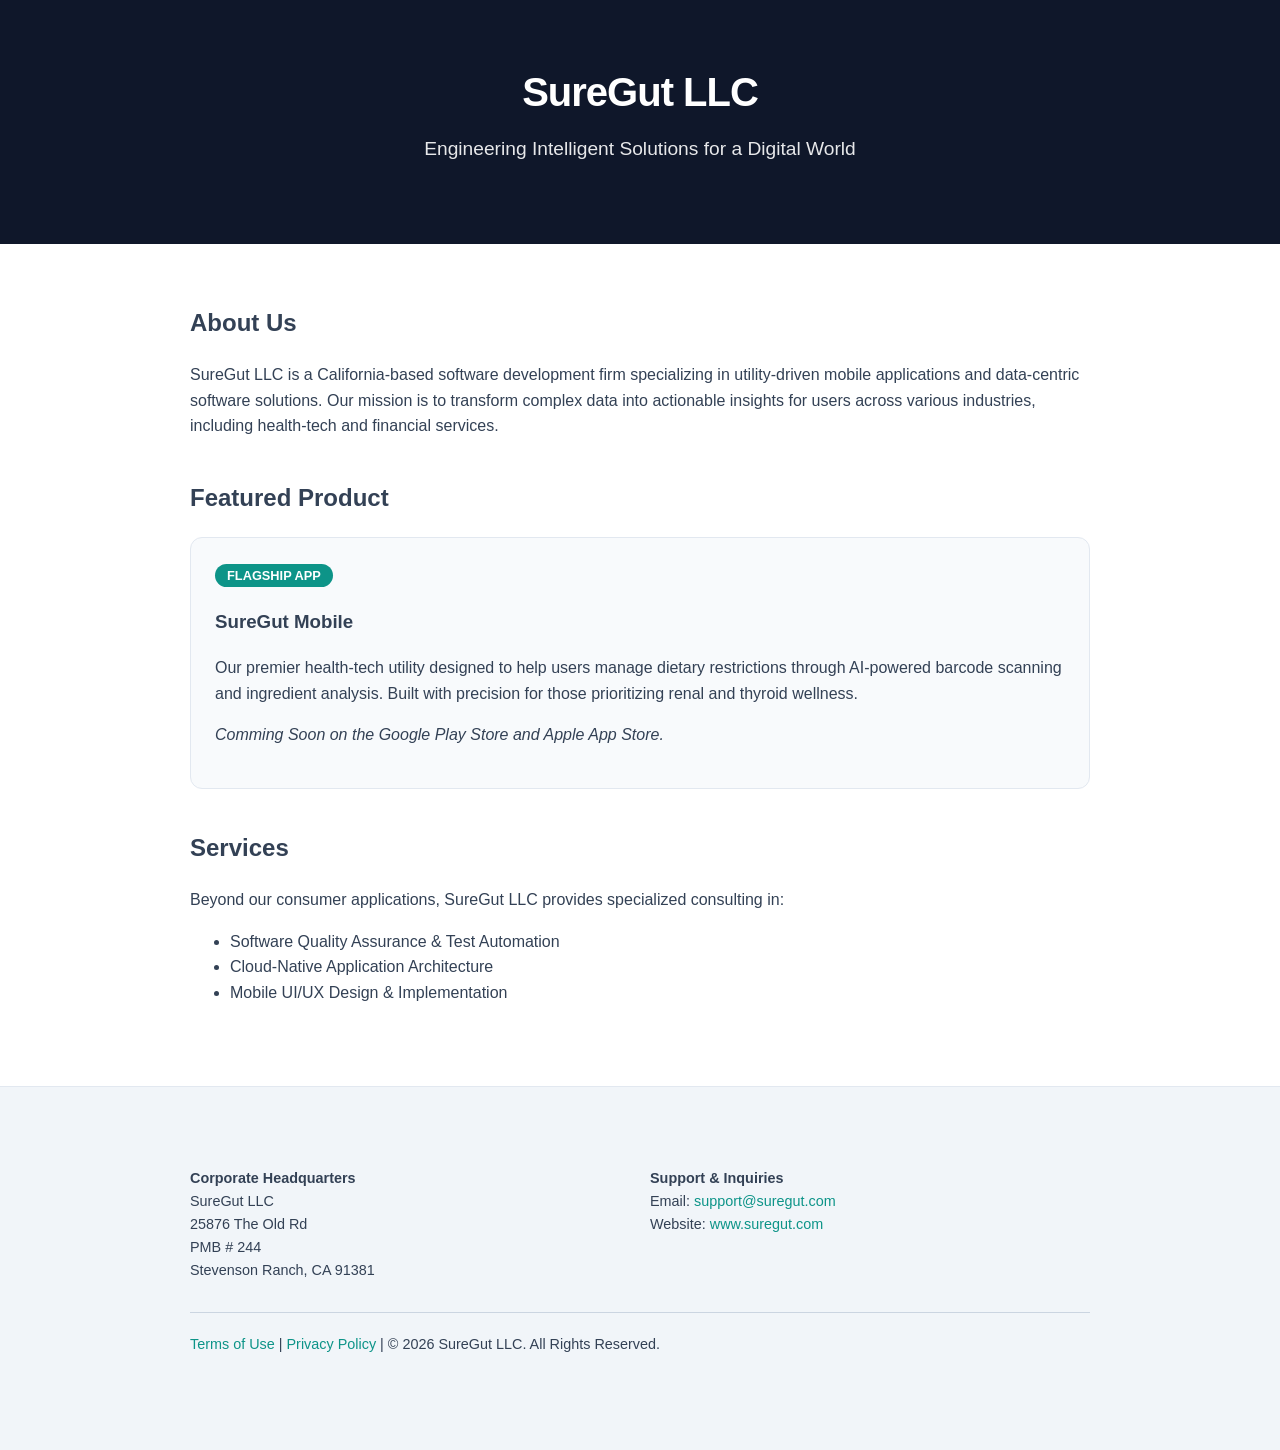
==== index.html @ fa9ac69f "Update index.html" ====
<!DOCTYPE html>
<html lang="en">
<head>
    <meta charset="UTF-8">
    <meta name="viewport" content="width=device-width, initial-scale=1.0">
    <title>SureGut LLC | Innovative Software Solutions</title>
    <style>
        :root { --primary: #0f172a; --accent: #0d9488; --text: #334155; }
        body { font-family: -apple-system, BlinkMacSystemFont, "Segoe UI", Roboto, sans-serif; line-height: 1.6; color: var(--text); margin: 0; padding: 0; }
        header { background: var(--primary); color: white; padding: 60px 20px; text-align: center; }
        .container { max-width: 900px; margin: 0 auto; padding: 40px 20px; }
        h1 { margin: 0; font-size: 2.5rem; letter-spacing: -1px; }
        .tagline { font-size: 1.2rem; opacity: 0.9; margin-top: 10px; }
        .section { margin-bottom: 40px; }
        .card { border: 1px solid #e2e8f0; border-radius: 12px; padding: 24px; background: #f8fafc; }
        .badge { background: var(--accent); color: white; padding: 4px 12px; border-radius: 99px; font-size: 0.8rem; font-weight: bold; text-transform: uppercase; }
        footer { background: #f1f5f9; padding: 40px 20px; border-top: 1px solid #e2e8f0; font-size: 0.9rem; }
        .contact-info { display: grid; grid-template-columns: 1fr 1fr; gap: 20px; }
        a { color: var(--accent); text-decoration: none; }
        @media (max-width: 600px) { .contact-info { grid-template-columns: 1fr; } }
    </style>
</head>
<body>

<header>
    <h1>SureGut LLC</h1>
    <p class="tagline">Engineering Intelligent Solutions for a Digital World</p>
</header>

<div class="container">
    <div class="section">
        <h2>About Us</h2>
        <p>SureGut LLC is a California-based software development firm specializing in utility-driven mobile applications and data-centric software solutions. Our mission is to transform complex data into actionable insights for users across various industries, including health-tech and financial services.</p>
    </div>

    <div class="section">
        <h2>Featured Product</h2>
        <div class="card">
            <span class="badge">Flagship App</span>
            <h3>SureGut Mobile</h3>
            <p>Our premier health-tech utility designed to help users manage dietary restrictions through AI-powered barcode scanning and ingredient analysis. Built with precision for those prioritizing renal and thyroid wellness.</p>
            <p><em>Comming Soon on the Google Play Store and Apple App Store.</em></p>
        </div>
    </div>

    <div class="section">
        <h2>Services</h2>
        <p>Beyond our consumer applications, SureGut LLC provides specialized consulting in:</p>
        <ul>
            <li>Software Quality Assurance & Test Automation</li>
            <li>Cloud-Native Application Architecture</li>
            <li>Mobile UI/UX Design & Implementation</li>
        </ul>
    </div>
</div>

<footer>
    <div class="container">
        <div class="contact-info">
            <div>
                <strong>Corporate Headquarters</strong><br>
                SureGut LLC<br>
                25876 The Old Rd<br>
                PMB # 244<br>
                Stevenson Ranch, CA 91381
            </div>
            <div>
                <strong>Support & Inquiries</strong><br>
                Email: <a href="mailto:support@suregut.com">support@suregut.com</a><br>
                Website: <a href="https://suregut.com">www.suregut.com</a>
            </div>
        </div>
        <p style="margin-top: 30px; border-top: 1px solid #cbd5e1; padding-top: 20px;">
            <a href="terms">Terms of Use</a> | <a href="privacy.html">Privacy Policy</a> | &copy; 2026 SureGut LLC. All Rights Reserved.
        </p>
    </div>
</footer>

</body>
</html>
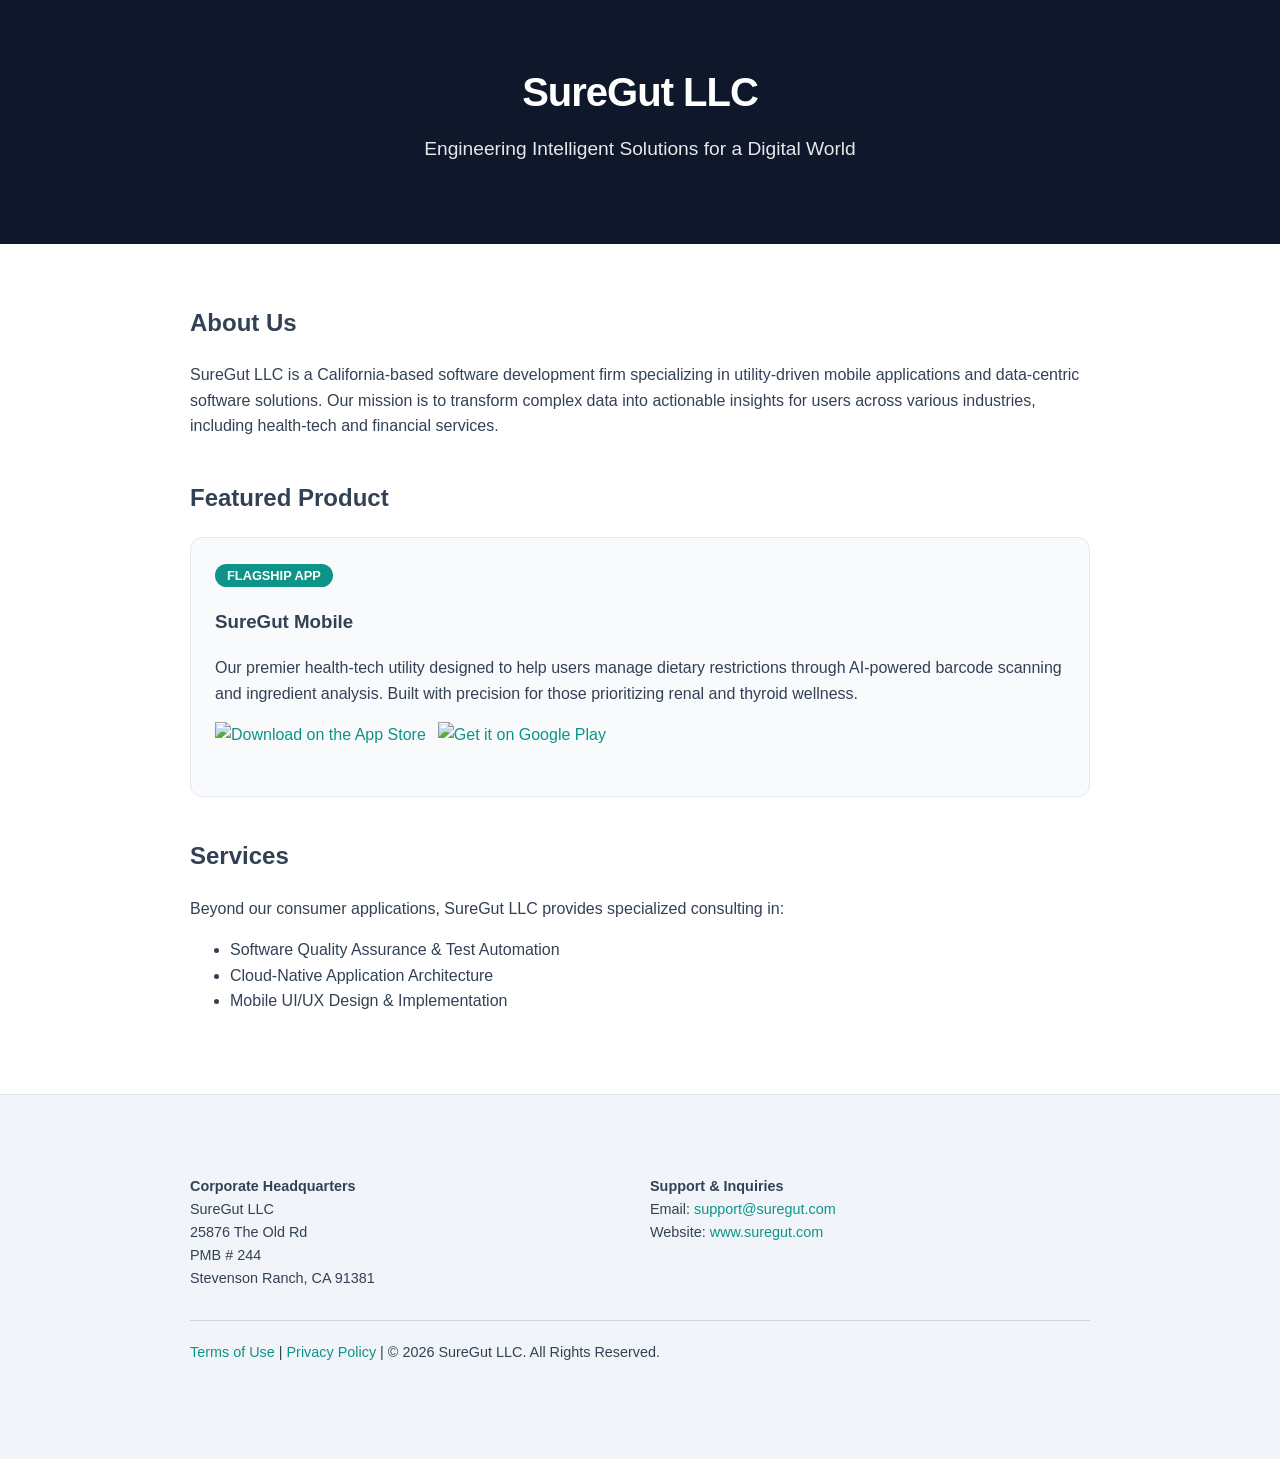
==== commit 8a3fdd5a: "Update index to include app links.html" ====
--- a/index.html
+++ b/index.html
@@ -17,32 +17,39 @@
         footer { background: #f1f5f9; padding: 40px 20px; border-top: 1px solid #e2e8f0; font-size: 0.9rem; }
         .contact-info { display: grid; grid-template-columns: 1fr 1fr; gap: 20px; }
         a { color: var(--accent); text-decoration: none; }
+        .store-badges { display: flex; flex-wrap: wrap; gap: 12px; margin-top: 16px; align-items: center; }
+        .store-badges a { display: inline-block; transition: opacity 0.2s; }
+        .store-badges a:hover { opacity: 0.8; }
+        .store-badges img { height: 50px; width: auto; display: block; }
         @media (max-width: 600px) { .contact-info { grid-template-columns: 1fr; } }
     </style>
 </head>
 <body>
-
 <header>
     <h1>SureGut LLC</h1>
     <p class="tagline">Engineering Intelligent Solutions for a Digital World</p>
 </header>
-
 <div class="container">
     <div class="section">
         <h2>About Us</h2>
         <p>SureGut LLC is a California-based software development firm specializing in utility-driven mobile applications and data-centric software solutions. Our mission is to transform complex data into actionable insights for users across various industries, including health-tech and financial services.</p>
     </div>
-
     <div class="section">
         <h2>Featured Product</h2>
         <div class="card">
             <span class="badge">Flagship App</span>
             <h3>SureGut Mobile</h3>
             <p>Our premier health-tech utility designed to help users manage dietary restrictions through AI-powered barcode scanning and ingredient analysis. Built with precision for those prioritizing renal and thyroid wellness.</p>
-            <p><em>Comming Soon on the Google Play Store and Apple App Store.</em></p>
+            <div class="store-badges">
+                <a href="https://apps.apple.com/us/app/suregut/id6760095603" target="_blank" rel="noopener" aria-label="Download SureGut on the App Store">
+                    <img src="https://developer.apple.com/assets/elements/badges/download-on-the-app-store.svg" alt="Download on the App Store">
+                </a>
+                <a href="https://play.google.com/store/apps/details?id=com.suregutinc.suregut" target="_blank" rel="noopener" aria-label="Get SureGut on Google Play">
+                    <img src="https://play.google.com/intl/en_us/badges/static/images/badges/en_badge_web_generic.png" alt="Get it on Google Play">
+                </a>
+            </div>
         </div>
     </div>
-
     <div class="section">
         <h2>Services</h2>
         <p>Beyond our consumer applications, SureGut LLC provides specialized consulting in:</p>
@@ -53,7 +60,6 @@
         </ul>
     </div>
 </div>
-
 <footer>
     <div class="container">
         <div class="contact-info">
@@ -75,6 +81,5 @@
         </p>
     </div>
 </footer>
-
 </body>
 </html>
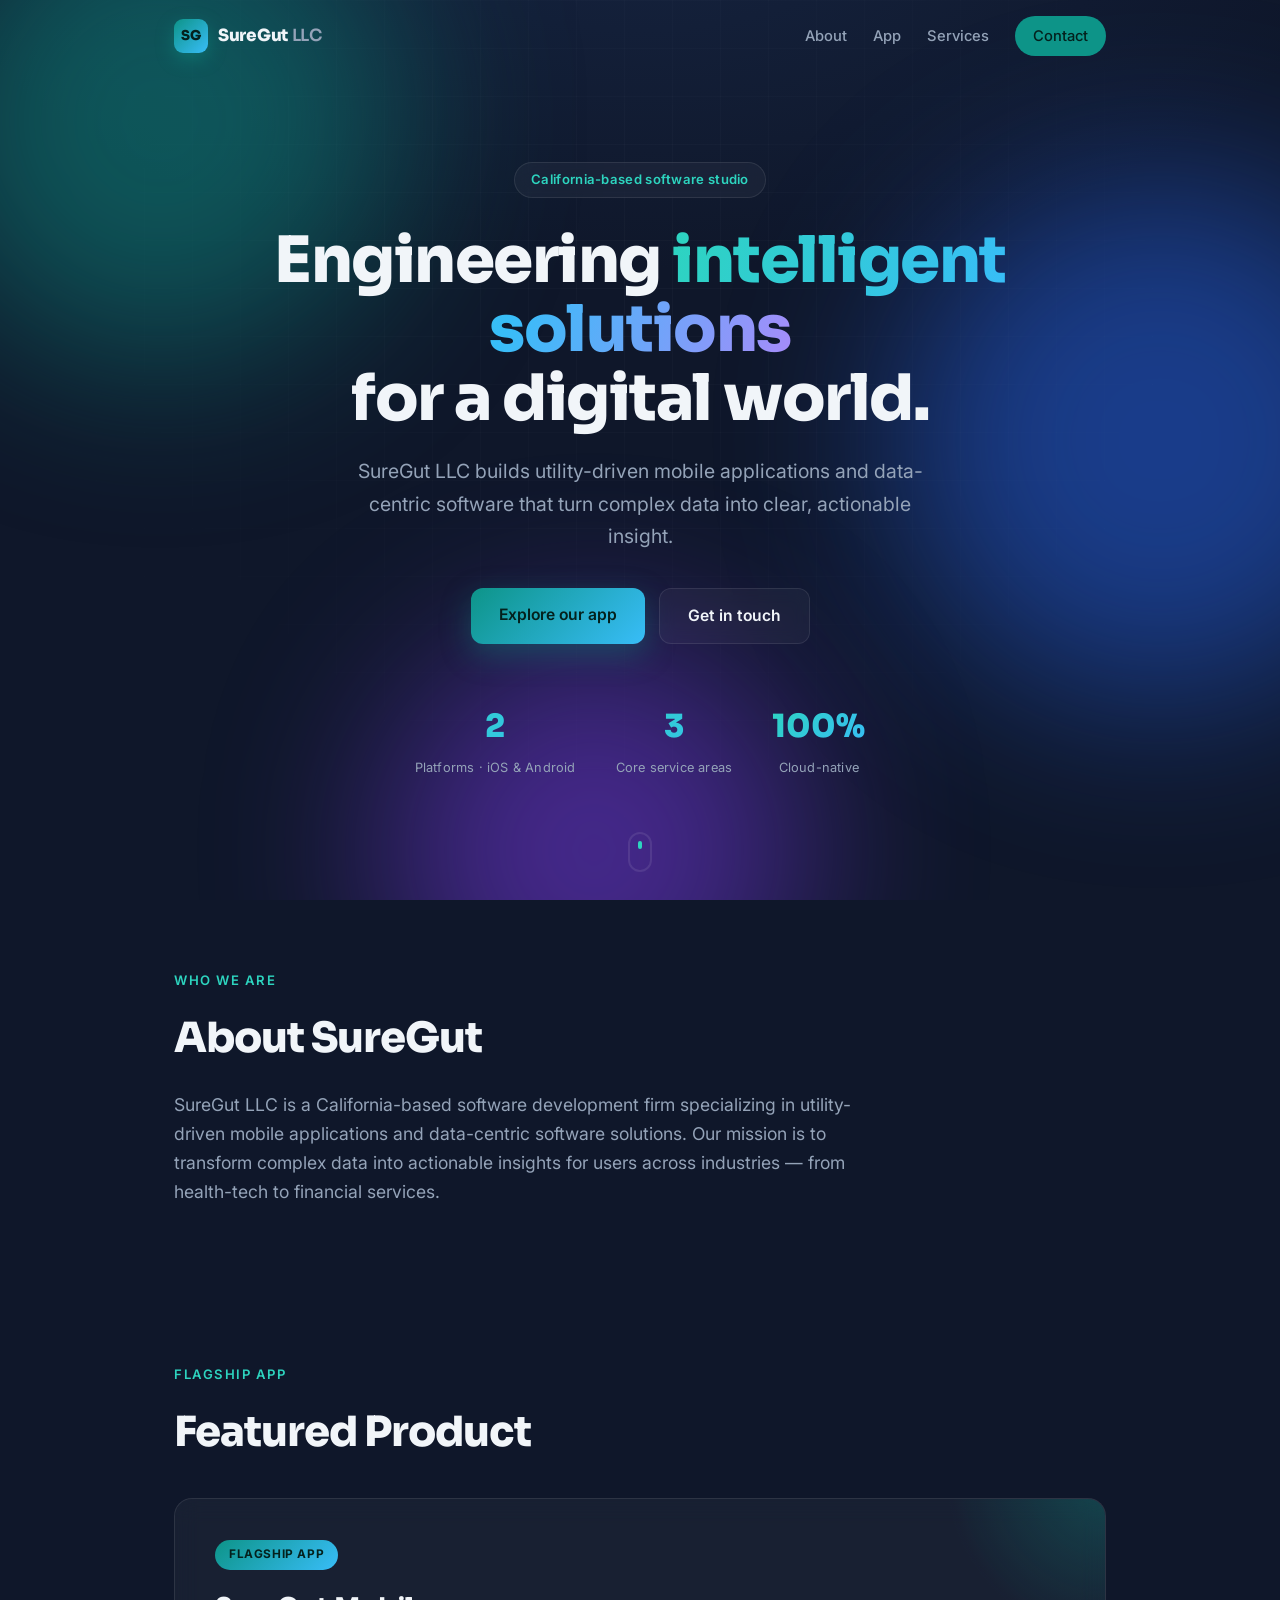
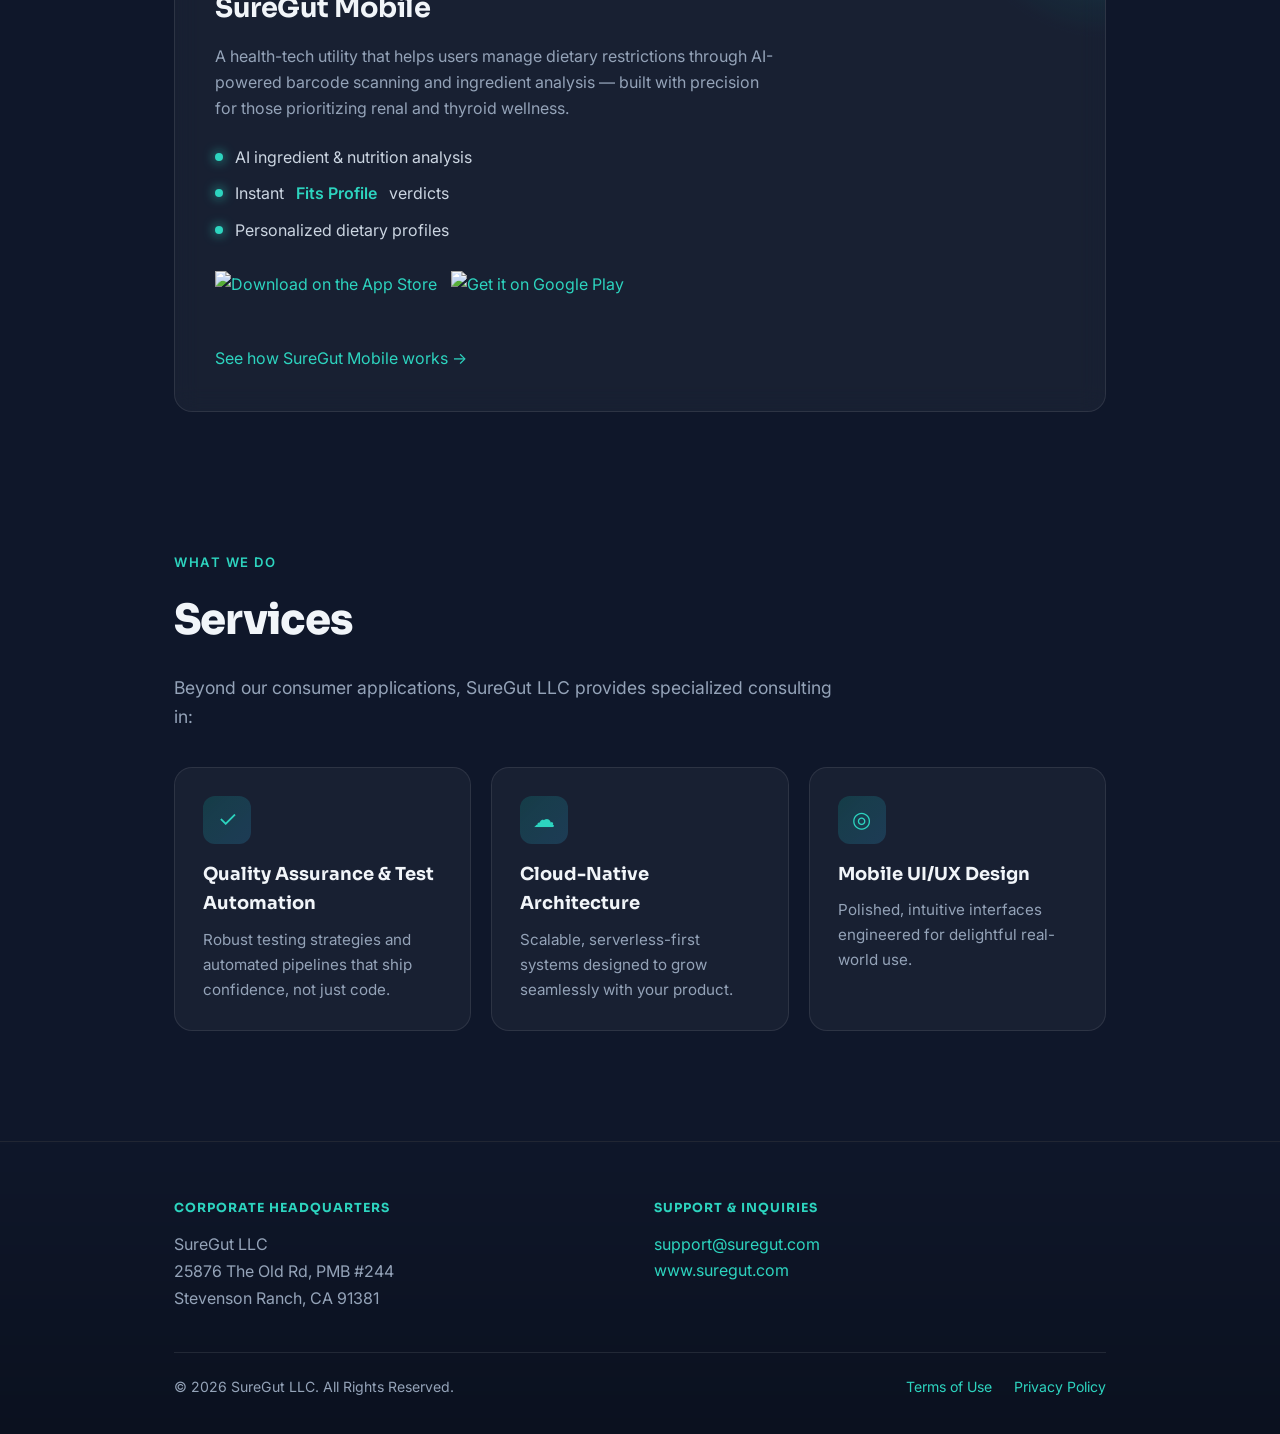
==== commit 3107546b: "Website changes by claude" ====
--- a/index.html
+++ b/index.html
@@ -4,82 +4,165 @@
     <meta charset="UTF-8">
     <meta name="viewport" content="width=device-width, initial-scale=1.0">
     <title>SureGut LLC | Innovative Software Solutions</title>
-    <style>
-        :root { --primary: #0f172a; --accent: #0d9488; --text: #334155; }
-        body { font-family: -apple-system, BlinkMacSystemFont, "Segoe UI", Roboto, sans-serif; line-height: 1.6; color: var(--text); margin: 0; padding: 0; }
-        header { background: var(--primary); color: white; padding: 60px 20px; text-align: center; }
-        .container { max-width: 900px; margin: 0 auto; padding: 40px 20px; }
-        h1 { margin: 0; font-size: 2.5rem; letter-spacing: -1px; }
-        .tagline { font-size: 1.2rem; opacity: 0.9; margin-top: 10px; }
-        .section { margin-bottom: 40px; }
-        .card { border: 1px solid #e2e8f0; border-radius: 12px; padding: 24px; background: #f8fafc; }
-        .badge { background: var(--accent); color: white; padding: 4px 12px; border-radius: 99px; font-size: 0.8rem; font-weight: bold; text-transform: uppercase; }
-        footer { background: #f1f5f9; padding: 40px 20px; border-top: 1px solid #e2e8f0; font-size: 0.9rem; }
-        .contact-info { display: grid; grid-template-columns: 1fr 1fr; gap: 20px; }
-        a { color: var(--accent); text-decoration: none; }
-        .store-badges { display: flex; flex-wrap: wrap; gap: 12px; margin-top: 16px; align-items: center; }
-        .store-badges a { display: inline-block; transition: opacity 0.2s; }
-        .store-badges a:hover { opacity: 0.8; }
-        .store-badges img { height: 50px; width: auto; display: block; }
-        @media (max-width: 600px) { .contact-info { grid-template-columns: 1fr; } }
-    </style>
+    <meta name="description" content="SureGut LLC is a California-based software firm building utility-driven mobile apps and data-centric solutions, including the SureGut food-label scanner.">
+    <meta name="theme-color" content="#0f172a">
+
+    <!-- Open Graph -->
+    <meta property="og:title" content="SureGut LLC | Innovative Software Solutions">
+    <meta property="og:description" content="Engineering intelligent solutions for a digital world.">
+    <meta property="og:type" content="website">
+    <meta property="og:url" content="https://www.suregut.com">
+
+    <link rel="preconnect" href="https://fonts.googleapis.com">
+    <link rel="preconnect" href="https://fonts.gstatic.com" crossorigin>
+    <link href="https://fonts.googleapis.com/css2?family=Sora:wght@400;600;700;800&family=Inter:wght@400;500;600&display=swap" rel="stylesheet">
+    <link rel="stylesheet" href="styles.css">
 </head>
 <body>
-<header>
-    <h1>SureGut LLC</h1>
-    <p class="tagline">Engineering Intelligent Solutions for a Digital World</p>
+<!-- Animated gradient backdrop -->
+<div class="bg-aurora" aria-hidden="true">
+    <span class="blob blob-1"></span>
+    <span class="blob blob-2"></span>
+    <span class="blob blob-3"></span>
+</div>
+
+<!-- Navigation -->
+<nav class="nav" id="nav">
+    <a href="#top" class="nav-brand">
+        <span class="nav-logo">SG</span>
+        <span>SureGut<span class="nav-llc">&nbsp;LLC</span></span>
+    </a>
+    <div class="nav-links">
+        <a href="#about">About</a>
+        <a href="app.html">App</a>
+        <a href="#services">Services</a>
+        <a href="#contact" class="nav-cta">Contact</a>
+    </div>
+</nav>
+
+<header class="hero" id="top">
+    <div class="hero-inner">
+        <span class="pill reveal" data-reveal>California-based software studio</span>
+        <h1 class="hero-title reveal" data-reveal>
+            Engineering <span class="grad-text">intelligent solutions</span><br>
+            for a digital world.
+        </h1>
+        <p class="hero-sub reveal" data-reveal>
+            SureGut LLC builds utility-driven mobile applications and data-centric
+            software that turn complex data into clear, actionable insight.
+        </p>
+        <div class="hero-actions reveal" data-reveal>
+            <a href="app.html" class="btn btn-primary">Explore our app</a>
+            <a href="#contact" class="btn btn-ghost">Get in touch</a>
+        </div>
+        <div class="hero-stats reveal" data-reveal>
+            <div class="stat"><span class="stat-num" data-count="2">0</span><span class="stat-label">Platforms · iOS &amp; Android</span></div>
+            <div class="stat"><span class="stat-num" data-count="3">0</span><span class="stat-label">Core service areas</span></div>
+            <div class="stat"><span class="stat-num" data-count="100" data-suffix="%">0</span><span class="stat-label">Cloud-native</span></div>
+        </div>
+    </div>
+    <div class="scroll-cue" aria-hidden="true"><span></span></div>
 </header>
-<div class="container">
-    <div class="section">
-        <h2>About Us</h2>
-        <p>SureGut LLC is a California-based software development firm specializing in utility-driven mobile applications and data-centric software solutions. Our mission is to transform complex data into actionable insights for users across various industries, including health-tech and financial services.</p>
-    </div>
-    <div class="section">
-        <h2>Featured Product</h2>
-        <div class="card">
+
+<main class="container">
+    <!-- About -->
+    <section class="section" id="about">
+        <span class="eyebrow reveal" data-reveal>Who we are</span>
+        <h2 class="section-title reveal" data-reveal>About SureGut</h2>
+        <p class="section-lead reveal" data-reveal>
+            SureGut LLC is a California-based software development firm specializing in
+            utility-driven mobile applications and data-centric software solutions. Our
+            mission is to transform complex data into actionable insights for users across
+            industries — from health-tech to financial services.
+        </p>
+    </section>
+
+    <!-- Featured product -->
+    <section class="section" id="product">
+        <span class="eyebrow reveal" data-reveal>Flagship app</span>
+        <h2 class="section-title reveal" data-reveal>Featured Product</h2>
+        <article class="product-card reveal" data-reveal>
+            <div class="product-glow" aria-hidden="true"></div>
             <span class="badge">Flagship App</span>
-            <h3>SureGut Mobile</h3>
-            <p>Our premier health-tech utility designed to help users manage dietary restrictions through AI-powered barcode scanning and ingredient analysis. Built with precision for those prioritizing renal and thyroid wellness.</p>
+            <h3 class="product-name">SureGut Mobile</h3>
+            <p class="product-desc">
+                A health-tech utility that helps users manage dietary restrictions through
+                AI-powered barcode scanning and ingredient analysis — built with precision
+                for those prioritizing renal and thyroid wellness.
+            </p>
+            <ul class="feature-list">
+                <li><span class="dot"></span>AI ingredient &amp; nutrition analysis</li>
+                <li><span class="dot"></span>Instant <em>Fits Profile</em> verdicts</li>
+                <li><span class="dot"></span>Personalized dietary profiles</li>
+            </ul>
             <div class="store-badges">
                 <a href="https://apps.apple.com/us/app/suregut/id6760095603" target="_blank" rel="noopener" aria-label="Download SureGut on the App Store">
-                    <img src="https://developer.apple.com/assets/elements/badges/download-on-the-app-store.svg" alt="Download on the App Store">
+                    <img src="https://developer.apple.com/assets/elements/badges/download-on-the-app-store.svg" alt="Download on the App Store" loading="lazy">
                 </a>
                 <a href="https://play.google.com/store/apps/details?id=com.suregutinc.suregut" target="_blank" rel="noopener" aria-label="Get SureGut on Google Play">
-                    <img src="https://play.google.com/intl/en_us/badges/static/images/badges/en_badge_web_generic.png" alt="Get it on Google Play">
+                    <img src="https://play.google.com/intl/en_us/badges/static/images/badges/en_badge_web_generic.png" alt="Get it on Google Play" loading="lazy">
                 </a>
             </div>
+            <p style="margin: 22px 0 0;"><a href="app.html">See how SureGut Mobile works &rarr;</a></p>
+        </article>
+    </section>
+
+    <!-- Services -->
+    <section class="section" id="services">
+        <span class="eyebrow reveal" data-reveal>What we do</span>
+        <h2 class="section-title reveal" data-reveal>Services</h2>
+        <p class="section-lead reveal" data-reveal>
+            Beyond our consumer applications, SureGut LLC provides specialized consulting in:
+        </p>
+        <div class="service-grid">
+            <div class="service-card reveal" data-reveal>
+                <div class="service-icon">✓</div>
+                <h3>Quality Assurance &amp; Test Automation</h3>
+                <p>Robust testing strategies and automated pipelines that ship confidence, not just code.</p>
+            </div>
+            <div class="service-card reveal" data-reveal>
+                <div class="service-icon">☁</div>
+                <h3>Cloud-Native Architecture</h3>
+                <p>Scalable, serverless-first systems designed to grow seamlessly with your product.</p>
+            </div>
+            <div class="service-card reveal" data-reveal>
+                <div class="service-icon">◎</div>
+                <h3>Mobile UI/UX Design</h3>
+                <p>Polished, intuitive interfaces engineered for delightful real-world use.</p>
+            </div>
+        </div>
+    </section>
+</main>
+
+<footer id="contact">
+    <div class="container footer-inner">
+        <div class="footer-grid">
+            <div class="reveal" data-reveal>
+                <h4 class="footer-head">Corporate Headquarters</h4>
+                <address>
+                    SureGut LLC<br>
+                    25876 The Old Rd, PMB&nbsp;#244<br>
+                    Stevenson Ranch, CA 91381
+                </address>
+            </div>
+            <div class="reveal" data-reveal>
+                <h4 class="footer-head">Support &amp; Inquiries</h4>
+                <p>
+                    <a href="mailto:support@suregut.com">support@suregut.com</a><br>
+                    <a href="https://suregut.com">www.suregut.com</a>
+                </p>
+            </div>
+        </div>
+        <div class="footer-bar">
+            <span>&copy; 2026 SureGut LLC. All Rights Reserved.</span>
+            <span class="footer-legal">
+                <a href="terms.html">Terms of Use</a>
+                <a href="privacy.html">Privacy Policy</a>
+            </span>
         </div>
     </div>
-    <div class="section">
-        <h2>Services</h2>
-        <p>Beyond our consumer applications, SureGut LLC provides specialized consulting in:</p>
-        <ul>
-            <li>Software Quality Assurance & Test Automation</li>
-            <li>Cloud-Native Application Architecture</li>
-            <li>Mobile UI/UX Design & Implementation</li>
-        </ul>
-    </div>
-</div>
-<footer>
-    <div class="container">
-        <div class="contact-info">
-            <div>
-                <strong>Corporate Headquarters</strong><br>
-                SureGut LLC<br>
-                25876 The Old Rd<br>
-                PMB # 244<br>
-                Stevenson Ranch, CA 91381
-            </div>
-            <div>
-                <strong>Support & Inquiries</strong><br>
-                Email: <a href="mailto:support@suregut.com">support@suregut.com</a><br>
-                Website: <a href="https://suregut.com">www.suregut.com</a>
-            </div>
-        </div>
-        <p style="margin-top: 30px; border-top: 1px solid #cbd5e1; padding-top: 20px;">
-            <a href="terms">Terms of Use</a> | <a href="privacy.html">Privacy Policy</a> | &copy; 2026 SureGut LLC. All Rights Reserved.
-        </p>
-    </div>
 </footer>
+
+<script src="main.js" defer></script>
 </body>
 </html>
--- a/styles.css
+++ b/styles.css
@@ -0,0 +1,507 @@
+/* ============================================================
+   SureGut LLC — modern animated theme
+   Pure CSS, no framework. GitHub Pages friendly.
+   ============================================================ */
+
+:root {
+    --primary: #0f172a;
+    --primary-2: #131c33;
+    --accent: #0d9488;
+    --accent-2: #2dd4bf;
+    --accent-3: #38bdf8;
+    --text: #cbd5e1;
+    --text-dim: #94a3b8;
+    --heading: #f1f5f9;
+    --card: rgba(255, 255, 255, 0.04);
+    --card-border: rgba(255, 255, 255, 0.09);
+    --radius: 18px;
+    --maxw: 980px;
+}
+
+* { box-sizing: border-box; }
+
+html { scroll-behavior: smooth; }
+
+body {
+    font-family: "Inter", -apple-system, BlinkMacSystemFont, "Segoe UI", Roboto, sans-serif;
+    line-height: 1.65;
+    color: var(--text);
+    background: var(--primary);
+    margin: 0;
+    padding: 0;
+    overflow-x: hidden;
+    -webkit-font-smoothing: antialiased;
+}
+
+h1, h2, h3, h4 { font-family: "Sora", "Inter", sans-serif; color: var(--heading); }
+
+a { color: var(--accent-2); text-decoration: none; transition: color .2s ease; }
+a:hover { color: var(--accent-3); }
+
+.container { max-width: var(--maxw); margin: 0 auto; padding: 0 24px; }
+
+/* ---------- Animated aurora background ---------- */
+.bg-aurora {
+    position: fixed;
+    inset: 0;
+    z-index: -2;
+    overflow: hidden;
+    background:
+        radial-gradient(1200px 600px at 50% -10%, #15233f 0%, transparent 60%),
+        var(--primary);
+}
+.blob {
+    position: absolute;
+    border-radius: 50%;
+    filter: blur(90px);
+    opacity: 0.5;
+    will-change: transform;
+}
+.blob-1 { width: 480px; height: 480px; background: #0d9488; top: -120px; left: -80px; animation: drift1 18s ease-in-out infinite; }
+.blob-2 { width: 520px; height: 520px; background: #2563eb; top: 20%; right: -140px; animation: drift2 22s ease-in-out infinite; }
+.blob-3 { width: 420px; height: 420px; background: #7c3aed; bottom: -160px; left: 30%; animation: drift3 26s ease-in-out infinite; }
+
+@keyframes drift1 { 0%,100% { transform: translate(0,0) scale(1); } 50% { transform: translate(80px,60px) scale(1.15); } }
+@keyframes drift2 { 0%,100% { transform: translate(0,0) scale(1); } 50% { transform: translate(-70px,40px) scale(1.1); } }
+@keyframes drift3 { 0%,100% { transform: translate(0,0) scale(1); } 50% { transform: translate(40px,-60px) scale(1.2); } }
+
+/* subtle grain/grid overlay */
+.bg-aurora::after {
+    content: "";
+    position: absolute;
+    inset: 0;
+    background-image:
+        linear-gradient(rgba(255,255,255,0.025) 1px, transparent 1px),
+        linear-gradient(90deg, rgba(255,255,255,0.025) 1px, transparent 1px);
+    background-size: 48px 48px;
+    mask-image: radial-gradient(circle at 50% 30%, #000 0%, transparent 75%);
+}
+
+/* ---------- Navigation ---------- */
+.nav {
+    position: fixed;
+    top: 0; left: 0; right: 0;
+    z-index: 50;
+    display: flex;
+    align-items: center;
+    justify-content: space-between;
+    padding: 16px 24px;
+    max-width: var(--maxw);
+    margin: 0 auto;
+    transition: padding .3s ease;
+}
+.nav.scrolled {
+    background: rgba(15, 23, 42, 0.72);
+    backdrop-filter: blur(14px);
+    -webkit-backdrop-filter: blur(14px);
+    border-bottom: 1px solid var(--card-border);
+    padding: 10px 24px;
+    max-width: 100%;
+}
+.nav.scrolled .nav-inner-pad { max-width: var(--maxw); margin: 0 auto; }
+.nav-brand {
+    display: flex; align-items: center; gap: 10px;
+    font-family: "Sora", sans-serif; font-weight: 800;
+    color: var(--heading); font-size: 1.05rem; letter-spacing: -0.3px;
+}
+.nav-brand:hover { color: var(--heading); }
+.nav-logo {
+    display: grid; place-items: center;
+    width: 34px; height: 34px; border-radius: 9px;
+    background: linear-gradient(135deg, var(--accent), var(--accent-3));
+    color: #04211d; font-weight: 800; font-size: 0.85rem;
+    box-shadow: 0 6px 18px rgba(13,148,136,0.45);
+}
+.nav-llc { color: var(--text-dim); font-weight: 600; }
+.nav-links { display: flex; align-items: center; gap: 26px; }
+.nav-links a { color: var(--text-dim); font-weight: 500; font-size: 0.92rem; }
+.nav-links a:hover { color: var(--heading); }
+.nav-cta {
+    padding: 8px 18px; border-radius: 99px;
+    background: var(--accent); color: #04211d !important; font-weight: 600;
+    transition: transform .2s ease, box-shadow .2s ease;
+}
+.nav-cta:hover { transform: translateY(-2px); box-shadow: 0 8px 22px rgba(13,148,136,0.4); }
+
+/* ---------- Hero ---------- */
+.hero {
+    min-height: 100vh;
+    display: flex;
+    flex-direction: column;
+    align-items: center;
+    justify-content: center;
+    text-align: center;
+    padding: 120px 24px 80px;
+    position: relative;
+}
+.hero-inner { max-width: 780px; }
+.pill {
+    display: inline-block;
+    padding: 6px 16px;
+    border-radius: 99px;
+    border: 1px solid var(--card-border);
+    background: var(--card);
+    color: var(--accent-2);
+    font-size: 0.82rem; font-weight: 600;
+    letter-spacing: 0.3px;
+    margin-bottom: 28px;
+    backdrop-filter: blur(8px);
+}
+.hero-title {
+    font-size: clamp(2.4rem, 6vw, 4rem);
+    line-height: 1.08;
+    letter-spacing: -1.5px;
+    font-weight: 800;
+    margin: 0 0 22px;
+}
+.grad-text {
+    background: linear-gradient(110deg, var(--accent-2), var(--accent-3) 55%, #a78bfa);
+    -webkit-background-clip: text;
+    background-clip: text;
+    -webkit-text-fill-color: transparent;
+}
+.hero-sub {
+    font-size: clamp(1.05rem, 2.2vw, 1.22rem);
+    color: var(--text-dim);
+    max-width: 600px;
+    margin: 0 auto 36px;
+}
+.hero-actions { display: flex; gap: 14px; justify-content: center; flex-wrap: wrap; }
+
+.btn {
+    display: inline-block;
+    padding: 14px 28px;
+    border-radius: 12px;
+    font-weight: 600; font-size: 0.98rem;
+    transition: transform .2s ease, box-shadow .2s ease, background .2s ease;
+    cursor: pointer;
+}
+.btn-primary {
+    background: linear-gradient(135deg, var(--accent), var(--accent-3));
+    color: #04211d;
+    box-shadow: 0 10px 30px rgba(13,148,136,0.35);
+}
+.btn-primary:hover { transform: translateY(-3px); box-shadow: 0 16px 40px rgba(13,148,136,0.5); color: #04211d; }
+.btn-ghost {
+    background: var(--card);
+    color: var(--heading);
+    border: 1px solid var(--card-border);
+    backdrop-filter: blur(8px);
+}
+.btn-ghost:hover { transform: translateY(-3px); border-color: var(--accent-2); color: var(--heading); }
+
+.hero-stats {
+    display: flex; gap: 40px; justify-content: center; flex-wrap: wrap;
+    margin-top: 56px;
+}
+.stat { display: flex; flex-direction: column; gap: 4px; }
+.stat-num {
+    font-family: "Sora", sans-serif; font-weight: 800;
+    font-size: 2rem; color: var(--heading);
+    background: linear-gradient(135deg, var(--accent-2), var(--accent-3));
+    -webkit-background-clip: text; background-clip: text; -webkit-text-fill-color: transparent;
+}
+.stat-label { font-size: 0.8rem; color: var(--text-dim); letter-spacing: 0.2px; }
+
+.scroll-cue {
+    position: absolute; bottom: 28px; left: 50%; transform: translateX(-50%);
+    width: 24px; height: 40px; border: 2px solid var(--card-border); border-radius: 14px;
+    display: grid; justify-items: center; padding-top: 7px;
+}
+.scroll-cue span {
+    width: 4px; height: 8px; border-radius: 4px; background: var(--accent-2);
+    animation: scrollcue 1.6s ease-in-out infinite;
+}
+@keyframes scrollcue { 0% { opacity: 0; transform: translateY(-4px); } 50% { opacity: 1; } 100% { opacity: 0; transform: translateY(10px); } }
+
+/* ---------- Sections ---------- */
+.section { padding: 70px 0; }
+.eyebrow {
+    display: block;
+    color: var(--accent-2); font-weight: 600; font-size: 0.82rem;
+    letter-spacing: 1.5px; text-transform: uppercase; margin-bottom: 12px;
+}
+.section-title {
+    font-size: clamp(1.8rem, 4vw, 2.6rem);
+    letter-spacing: -1px; margin: 0 0 18px; font-weight: 800;
+}
+.section-lead { font-size: 1.1rem; color: var(--text-dim); max-width: 680px; }
+
+/* ---------- Product card ---------- */
+.product-card {
+    position: relative;
+    margin-top: 32px;
+    padding: 40px;
+    border-radius: var(--radius);
+    background: var(--card);
+    border: 1px solid var(--card-border);
+    backdrop-filter: blur(12px);
+    overflow: hidden;
+    transition: transform .35s cubic-bezier(.2,.7,.2,1), border-color .35s ease;
+}
+.product-card:hover { transform: translateY(-6px); border-color: rgba(45,212,191,0.4); }
+.product-glow {
+    position: absolute; top: -40%; right: -20%;
+    width: 360px; height: 360px; border-radius: 50%;
+    background: radial-gradient(circle, rgba(13,148,136,0.35), transparent 65%);
+    pointer-events: none;
+}
+.badge {
+    display: inline-block;
+    background: linear-gradient(135deg, var(--accent), var(--accent-3));
+    color: #04211d; padding: 5px 14px; border-radius: 99px;
+    font-size: 0.74rem; font-weight: 700; text-transform: uppercase; letter-spacing: 0.6px;
+}
+.product-name { font-size: 1.7rem; margin: 16px 0 12px; letter-spacing: -0.5px; }
+.product-desc { color: var(--text-dim); max-width: 560px; margin: 0 0 22px; }
+.feature-list { list-style: none; padding: 0; margin: 0 0 28px; display: grid; gap: 10px; }
+.feature-list li { display: flex; align-items: center; gap: 12px; color: var(--text); }
+.feature-list em { color: var(--accent-2); font-style: normal; font-weight: 600; }
+.dot { width: 8px; height: 8px; border-radius: 50%; background: var(--accent-2); box-shadow: 0 0 12px var(--accent-2); flex: 0 0 auto; }
+
+.store-badges { display: flex; flex-wrap: wrap; gap: 14px; align-items: center; }
+.store-badges a { display: inline-block; transition: transform .25s ease, filter .25s ease; }
+.store-badges a:hover { transform: translateY(-3px) scale(1.03); filter: drop-shadow(0 8px 18px rgba(0,0,0,0.4)); }
+.store-badges img { height: 52px; width: auto; display: block; }
+
+/* ---------- Services ---------- */
+.service-grid {
+    display: grid;
+    grid-template-columns: repeat(auto-fit, minmax(240px, 1fr));
+    gap: 20px;
+    margin-top: 36px;
+}
+.service-card {
+    padding: 28px;
+    border-radius: var(--radius);
+    background: var(--card);
+    border: 1px solid var(--card-border);
+    transition: transform .3s ease, border-color .3s ease, background .3s ease;
+}
+.service-card:hover { transform: translateY(-6px); border-color: rgba(45,212,191,0.4); background: rgba(255,255,255,0.06); }
+.service-icon {
+    width: 48px; height: 48px; border-radius: 12px;
+    display: grid; place-items: center; font-size: 1.4rem;
+    background: linear-gradient(135deg, rgba(13,148,136,0.25), rgba(56,189,248,0.18));
+    color: var(--accent-2); margin-bottom: 16px;
+}
+.service-card h3 { font-size: 1.12rem; margin: 0 0 8px; }
+.service-card p { color: var(--text-dim); font-size: 0.95rem; margin: 0; }
+
+/* ---------- Footer ---------- */
+footer {
+    margin-top: 40px;
+    border-top: 1px solid var(--card-border);
+    background: linear-gradient(180deg, transparent, rgba(0,0,0,0.25));
+    padding: 56px 0 36px;
+}
+.footer-grid {
+    display: grid; grid-template-columns: 1fr 1fr; gap: 28px;
+}
+.footer-head { font-size: 0.78rem; text-transform: uppercase; letter-spacing: 1px; color: var(--accent-2); margin: 0 0 12px; }
+footer address { font-style: normal; color: var(--text-dim); line-height: 1.7; }
+footer p { color: var(--text-dim); margin: 0; }
+.footer-bar {
+    display: flex; justify-content: space-between; align-items: center; flex-wrap: wrap; gap: 12px;
+    margin-top: 40px; padding-top: 22px;
+    border-top: 1px solid var(--card-border);
+    font-size: 0.88rem; color: var(--text-dim);
+}
+.footer-legal { display: flex; gap: 22px; }
+
+/* ---------- Scroll reveal ---------- */
+[data-reveal] {
+    opacity: 0;
+    transform: translateY(26px);
+    transition: opacity .7s cubic-bezier(.2,.7,.2,1), transform .7s cubic-bezier(.2,.7,.2,1);
+}
+[data-reveal].is-visible { opacity: 1; transform: none; }
+
+/* ---------- Responsive ---------- */
+@media (max-width: 640px) {
+    .nav-links a:not(.nav-cta) { display: none; }
+    .hero-stats { gap: 26px; }
+    .footer-grid { grid-template-columns: 1fr; }
+    .product-card { padding: 28px; }
+}
+
+/* ============================================================
+   APP PAGE (app.html)
+   ============================================================ */
+
+.app-hero {
+    display: grid;
+    grid-template-columns: minmax(0, 1.05fr) minmax(300px, 0.9fr);
+    align-items: center;
+    gap: clamp(32px, 6vw, 72px);
+    min-height: 100vh;
+    padding: 140px 0 80px;
+}
+.app-hero-copy { max-width: 600px; }
+.app-hero h1 {
+    font-size: clamp(2.2rem, 5vw, 3.6rem);
+    line-height: 1.06; letter-spacing: -1.5px; margin: 16px 0 18px; font-weight: 800;
+}
+.app-hero-text { font-size: clamp(1.05rem, 2vw, 1.2rem); color: var(--text-dim); margin: 0 0 28px; }
+.app-hero .store-badges { margin-bottom: 18px; }
+.fine-print { color: var(--text-dim); font-size: 0.88rem; }
+
+/* Scan visual */
+.scan-stage { display: grid; justify-items: center; }
+.scan-visual {
+    position: relative;
+    width: min(100%, 380px);
+    padding: 26px;
+    border-radius: 24px;
+    background: linear-gradient(160deg, rgba(255,255,255,0.07), rgba(255,255,255,0.02));
+    border: 1px solid var(--card-border);
+    box-shadow: 0 30px 80px rgba(0,0,0,0.45);
+    backdrop-filter: blur(14px);
+    overflow: hidden;
+    animation: visualFloat 6s ease-in-out infinite;
+}
+.concept-note {
+    display: inline-block; margin-bottom: 16px; padding: 6px 12px;
+    border: 1px solid var(--card-border); border-radius: 99px;
+    background: var(--card); color: var(--text-dim);
+    font-size: 0.7rem; font-weight: 700; letter-spacing: 0.08em; text-transform: uppercase;
+}
+.barcode-card {
+    position: absolute; top: 64px; right: 24px;
+    display: flex; align-items: stretch; gap: 5px;
+    width: 104px; height: 58px; padding: 11px;
+    border-radius: 10px; background: #f8fafc;
+    box-shadow: 0 16px 36px rgba(0,0,0,0.4);
+}
+.barcode-card span { display: block; width: 6px; background: #0f172a; }
+.barcode-card span:nth-child(2), .barcode-card span:nth-child(5) { width: 3px; }
+.barcode-card span:nth-child(3), .barcode-card span:nth-child(7) { width: 9px; }
+
+.scan-card {
+    position: relative; margin-top: 8px; padding: 22px; min-height: 220px;
+    border-radius: 16px; overflow: hidden;
+    background: rgba(255,255,255,0.04); border: 1px solid var(--card-border);
+}
+.label-preview { display: grid; gap: 12px; }
+.label-preview span { display: block; height: 12px; border-radius: 99px; background: rgba(255,255,255,0.12); }
+.label-preview .label-title {
+    width: 70%; height: auto; color: var(--heading); background: transparent;
+    border-bottom: 4px solid var(--heading); border-radius: 0; padding-bottom: 8px;
+    font-family: "Sora", sans-serif; font-size: 1.4rem; font-weight: 800; line-height: 1;
+}
+.label-preview span:nth-child(2) { width: 92%; height: 38px; background: rgba(255,255,255,0.16); }
+.label-preview span:nth-child(3) { width: 80%; }
+.label-preview span:nth-child(4) { width: 56%; }
+.label-preview span:nth-child(5) { width: 72%; }
+.scan-line {
+    position: absolute; right: 16px; left: 16px; height: 3px; border-radius: 99px;
+    background: linear-gradient(90deg, transparent, var(--accent-2), transparent);
+    box-shadow: 0 0 22px var(--accent-2);
+    animation: scanMove 2.6s ease-in-out infinite;
+}
+.verdict-panel {
+    margin-top: 16px; padding: 18px; border-radius: 14px;
+    /* "Fits Profile" = green/success, mirroring the app */
+    background: linear-gradient(135deg, rgba(52,211,153,0.18), rgba(16,185,129,0.08));
+    border: 1px solid rgba(52,211,153,0.35);
+    animation: verdictPulse 4.5s ease-in-out infinite;
+}
+.verdict-kicker { display: block; margin-bottom: 8px; color: var(--text-dim); font-size: 0.68rem; font-weight: 700; letter-spacing: 0.08em; text-transform: uppercase; }
+.verdict-head {
+    display: flex; align-items: center; gap: 9px;
+    color: var(--heading); font-family: "Sora", sans-serif; font-size: 1.2rem;
+    font-weight: 800; line-height: 1.15;
+}
+.verdict-icon {
+    display: grid; place-items: center; flex: 0 0 auto;
+    width: 24px; height: 24px; border-radius: 50%;
+    background: #34d399; color: #04231a; font-size: 0.85rem; font-weight: 900;
+}
+.verdict-detail { list-style: none; margin: 12px 0 0; padding: 0; display: grid; gap: 8px; }
+.verdict-detail li {
+    position: relative; padding-left: 18px;
+    color: var(--text-dim); font-size: 0.82rem; line-height: 1.45;
+}
+.verdict-detail li::before {
+    content: ""; position: absolute; left: 0; top: 7px;
+    width: 8px; height: 8px; border-radius: 50%;
+}
+.verdict-detail li.ok::before { background: #34d399; box-shadow: 0 0 8px rgba(52,211,153,0.7); }
+.verdict-detail li.warn::before { background: #fbbf24; box-shadow: 0 0 8px rgba(251,191,36,0.7); }
+.verdict-detail strong { color: var(--heading); font-weight: 600; }
+
+@keyframes visualFloat { 0%,100% { transform: translateY(0) rotate(-1deg); } 50% { transform: translateY(-12px) rotate(1deg); } }
+@keyframes scanMove { 0% { top: 48px; opacity: 0; } 16%,84% { opacity: 1; } 100% { top: 180px; opacity: 0; } }
+@keyframes verdictPulse { 0%,100% { transform: scale(1); } 46% { transform: scale(1.02); } }
+
+/* Steps */
+.step-grid {
+    display: grid; grid-template-columns: repeat(auto-fit, minmax(220px, 1fr));
+    gap: 20px; margin-top: 36px;
+}
+.step-card {
+    padding: 28px; border-radius: var(--radius);
+    background: var(--card); border: 1px solid var(--card-border);
+    transition: transform .3s ease, border-color .3s ease;
+}
+.step-card:hover { transform: translateY(-6px); border-color: rgba(45,212,191,0.4); }
+.step-number {
+    display: inline-block; margin-bottom: 16px;
+    font-family: "Sora", sans-serif; font-weight: 800; font-size: 1rem;
+    color: var(--accent-2);
+}
+.step-card h3 { font-size: 1.2rem; margin: 0 0 8px; }
+.step-card p { color: var(--text-dim); margin: 0; }
+
+/* Profiles */
+.profile-board { display: flex; flex-wrap: wrap; gap: 12px; margin-top: 32px; }
+.profile-chip {
+    padding: 12px 18px; border-radius: 99px;
+    background: var(--card); border: 1px solid var(--card-border); color: var(--text);
+    font-weight: 600; font-size: 0.92rem;
+    transition: transform .2s ease, background .2s ease, color .2s ease, border-color .2s ease;
+}
+.profile-chip.active, .profile-chip:hover {
+    background: linear-gradient(135deg, var(--accent), var(--accent-3));
+    color: #04211d; border-color: transparent; transform: translateY(-3px);
+}
+
+/* Plans */
+.plan-grid { display: grid; grid-template-columns: repeat(auto-fit, minmax(260px, 1fr)); gap: 20px; margin-top: 36px; }
+.plan {
+    padding: 32px; border-radius: var(--radius);
+    background: var(--card); border: 1px solid var(--card-border);
+    transition: transform .3s ease, border-color .3s ease;
+}
+.plan:hover { transform: translateY(-6px); }
+.plan h3 { font-size: 1.4rem; margin: 0 0 10px; }
+.plan p { color: var(--text-dim); }
+.plan .price { display: inline-block; margin-top: 18px; font-family: "Sora", sans-serif; font-weight: 800; color: var(--accent-2); }
+.plan.featured {
+    background: linear-gradient(160deg, rgba(13,148,136,0.18), rgba(56,189,248,0.08));
+    border-color: rgba(45,212,191,0.4);
+}
+.plan.featured .price { color: var(--accent-2); }
+.plan-tag {
+    display: inline-block; margin-bottom: 8px; padding: 4px 12px; border-radius: 99px;
+    background: var(--accent); color: #04211d; font-size: 0.7rem; font-weight: 700;
+    text-transform: uppercase; letter-spacing: 0.5px;
+}
+
+@media (max-width: 860px) {
+    .app-hero { grid-template-columns: 1fr; min-height: auto; padding-top: 120px; text-align: center; }
+    .app-hero-copy { margin: 0 auto; }
+    .app-hero .store-badges, .app-hero .hero-actions { justify-content: center; }
+    .scan-stage { margin-top: 12px; }
+}
+
+/* ---------- Accessibility: respect reduced motion ---------- */
+@media (prefers-reduced-motion: reduce) {
+    *, *::before, *::after {
+        animation-duration: 0.001ms !important;
+        animation-iteration-count: 1 !important;
+        transition-duration: 0.001ms !important;
+        scroll-behavior: auto !important;
+    }
+    [data-reveal] { opacity: 1; transform: none; }
+}
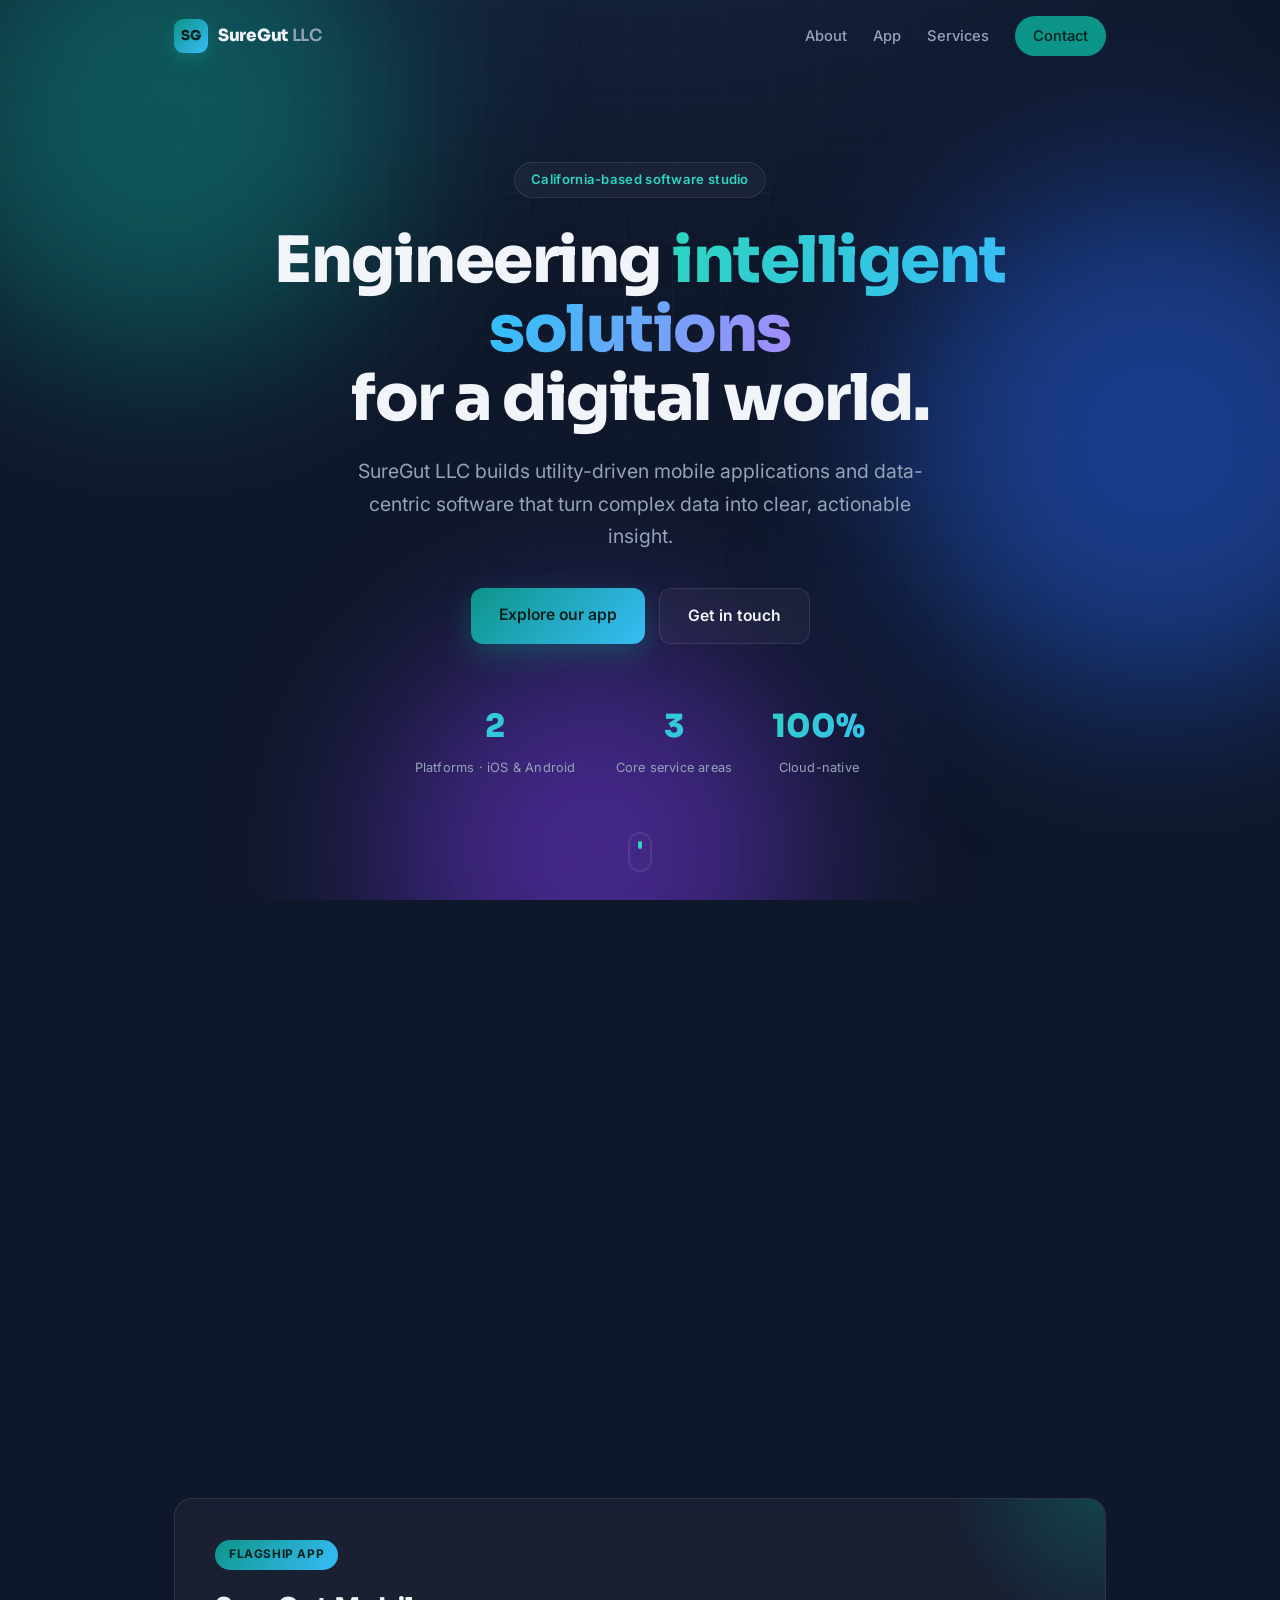
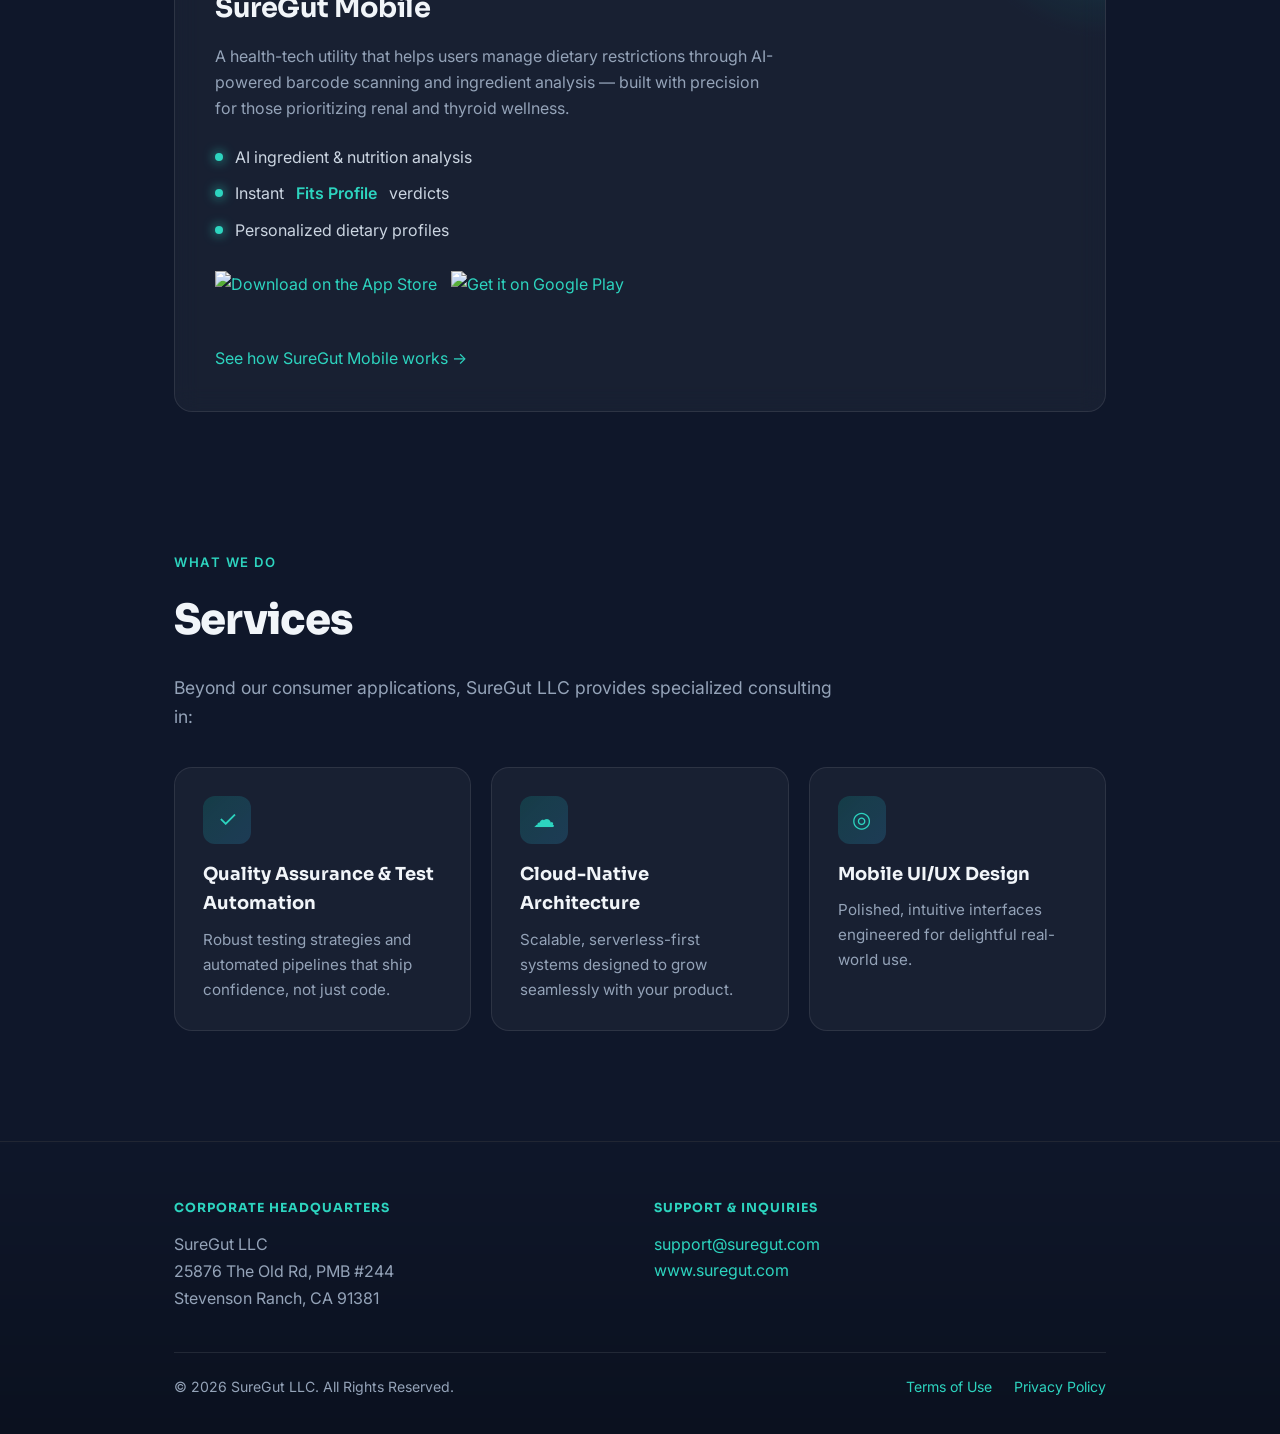
==== commit ac9f6e1b: "SEO suggestion 1" ====
--- a/index.html
+++ b/index.html
@@ -7,16 +7,47 @@
     <meta name="description" content="SureGut LLC is a California-based software firm building utility-driven mobile apps and data-centric solutions, including the SureGut food-label scanner.">
     <meta name="theme-color" content="#0f172a">
 
-    <!-- Open Graph -->
+    <!-- Open Graph / Facebook -->
+    <meta property="og:type" content="website">
+    <meta property="og:site_name" content="SureGut">
+    <meta property="og:url" content="https://www.suregut.com">
     <meta property="og:title" content="SureGut LLC | Innovative Software Solutions">
     <meta property="og:description" content="Engineering intelligent solutions for a digital world.">
-    <meta property="og:type" content="website">
-    <meta property="og:url" content="https://www.suregut.com">
+    <meta property="og:image" content="https://www.suregut.com/assets/og-suregut.png">
+    <meta property="og:image:width" content="1200">
+    <meta property="og:image:height" content="630">
+    <meta property="og:image:alt" content="SureGut LLC — engineering intelligent solutions">
+
+    <!-- Twitter Card -->
+    <meta name="twitter:card" content="summary_large_image">
+    <meta name="twitter:title" content="SureGut LLC | Innovative Software Solutions">
+    <meta name="twitter:description" content="Engineering intelligent solutions for a digital world.">
+    <meta name="twitter:image" content="https://www.suregut.com/assets/og-suregut.png">
+
+    <link rel="canonical" href="https://www.suregut.com/">
 
     <link rel="preconnect" href="https://fonts.googleapis.com">
     <link rel="preconnect" href="https://fonts.gstatic.com" crossorigin>
     <link href="https://fonts.googleapis.com/css2?family=Sora:wght@400;600;700;800&family=Inter:wght@400;500;600&display=swap" rel="stylesheet">
     <link rel="stylesheet" href="styles.css">
+
+    <script type="application/ld+json">
+    {
+      "@context": "https://schema.org",
+      "@type": "Organization",
+      "name": "SureGut LLC",
+      "url": "https://www.suregut.com",
+      "email": "support@suregut.com",
+      "address": {
+        "@type": "PostalAddress",
+        "streetAddress": "25876 The Old Rd, PMB #244",
+        "addressLocality": "Stevenson Ranch",
+        "addressRegion": "CA",
+        "postalCode": "91381",
+        "addressCountry": "US"
+      }
+    }
+    </script>
 </head>
 <body>
 <!-- Animated gradient backdrop -->
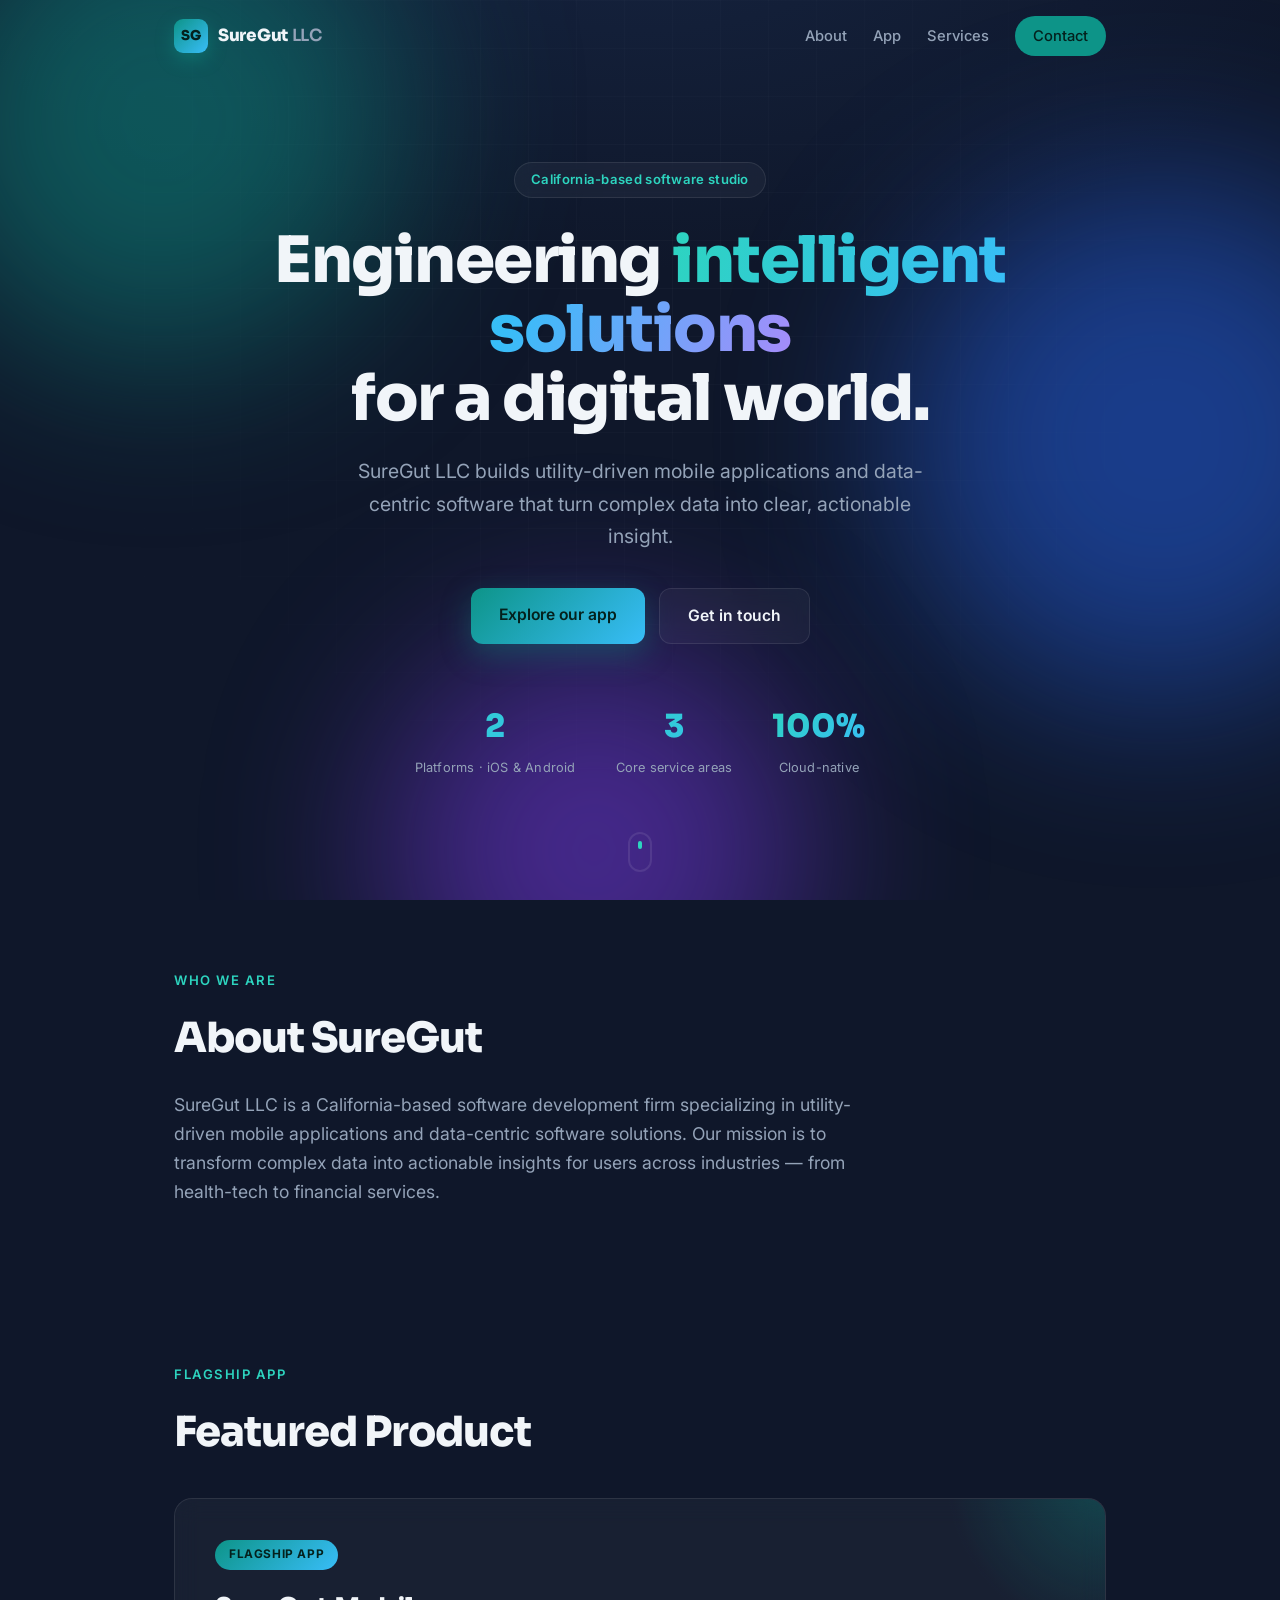
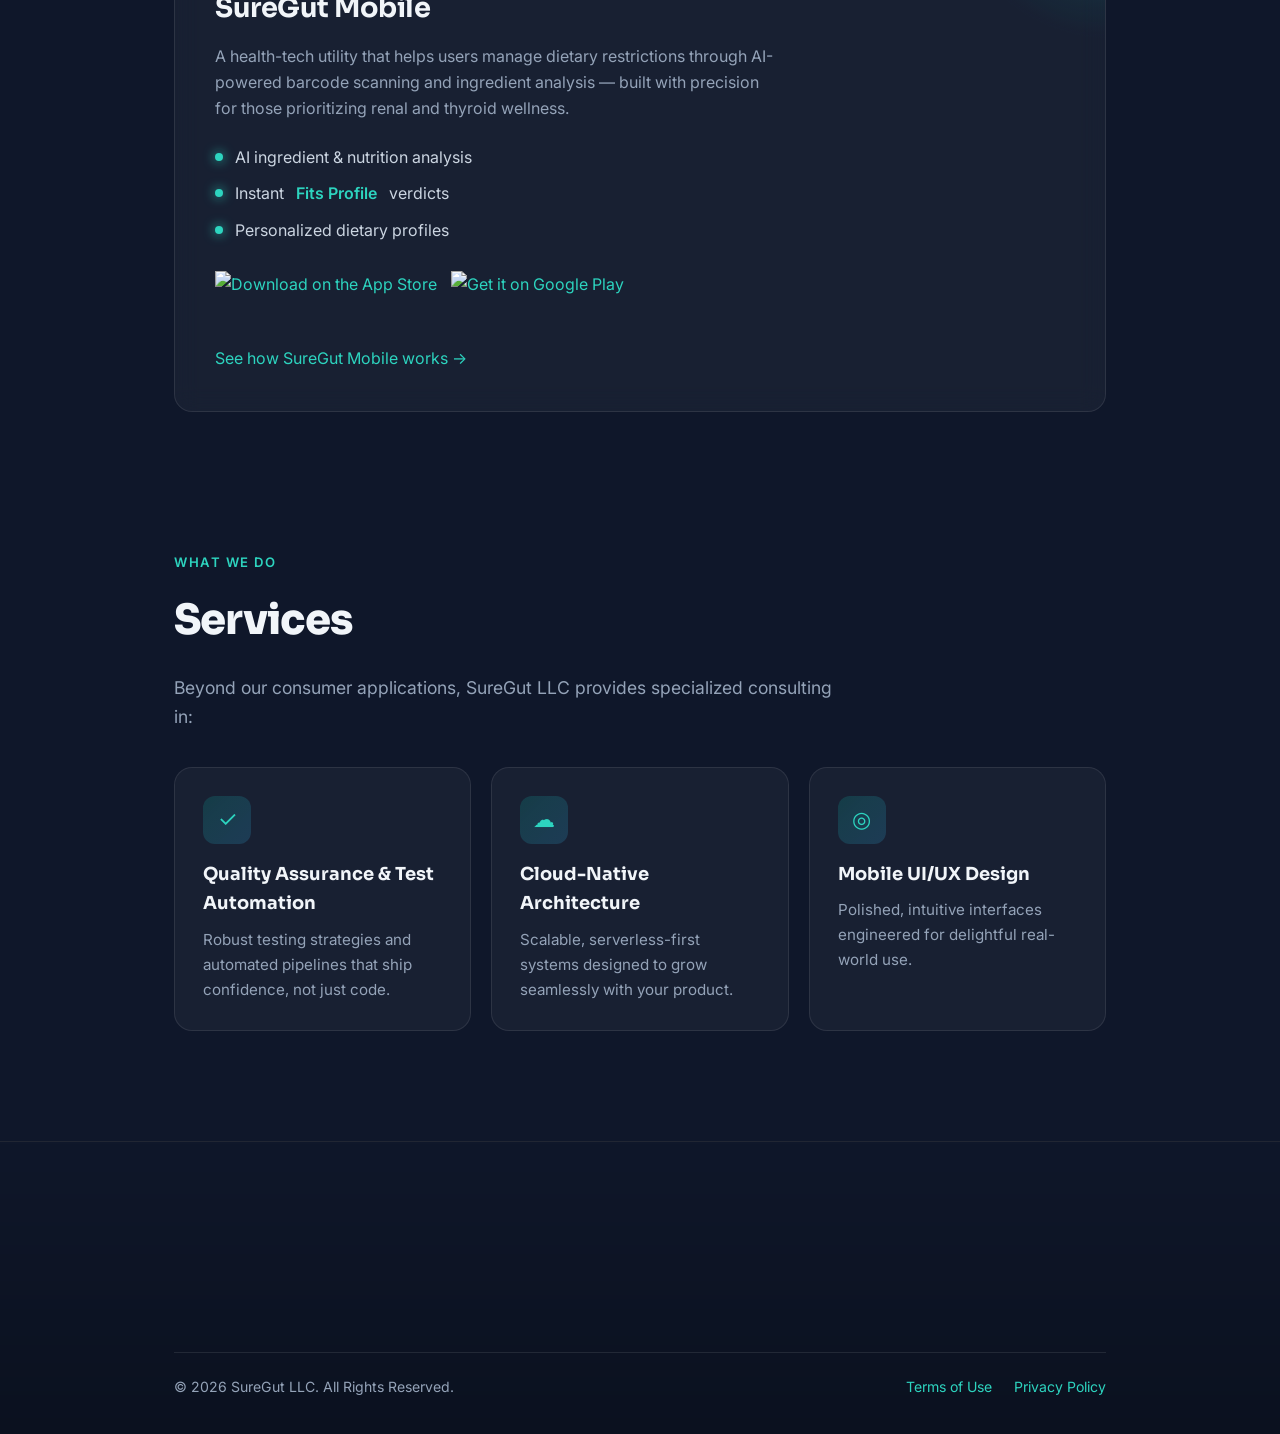
==== commit ee1c56f1: "SEO sugestions" ====
--- a/index.html
+++ b/index.html
@@ -28,7 +28,9 @@
 
     <link rel="preconnect" href="https://fonts.googleapis.com">
     <link rel="preconnect" href="https://fonts.gstatic.com" crossorigin>
-    <link href="https://fonts.googleapis.com/css2?family=Sora:wght@400;600;700;800&family=Inter:wght@400;500;600&display=swap" rel="stylesheet">
+    <!-- Load Google Fonts without blocking first paint; system-font fallback shows instantly, then swaps -->
+    <link rel="preload" as="style" href="https://fonts.googleapis.com/css2?family=Sora:wght@400;600;700;800&family=Inter:wght@400;500;600&display=swap" onload="this.onload=null;this.rel='stylesheet'">
+    <noscript><link rel="stylesheet" href="https://fonts.googleapis.com/css2?family=Sora:wght@400;600;700;800&family=Inter:wght@400;500;600&display=swap"></noscript>
     <link rel="stylesheet" href="styles.css">
 
     <script type="application/ld+json">
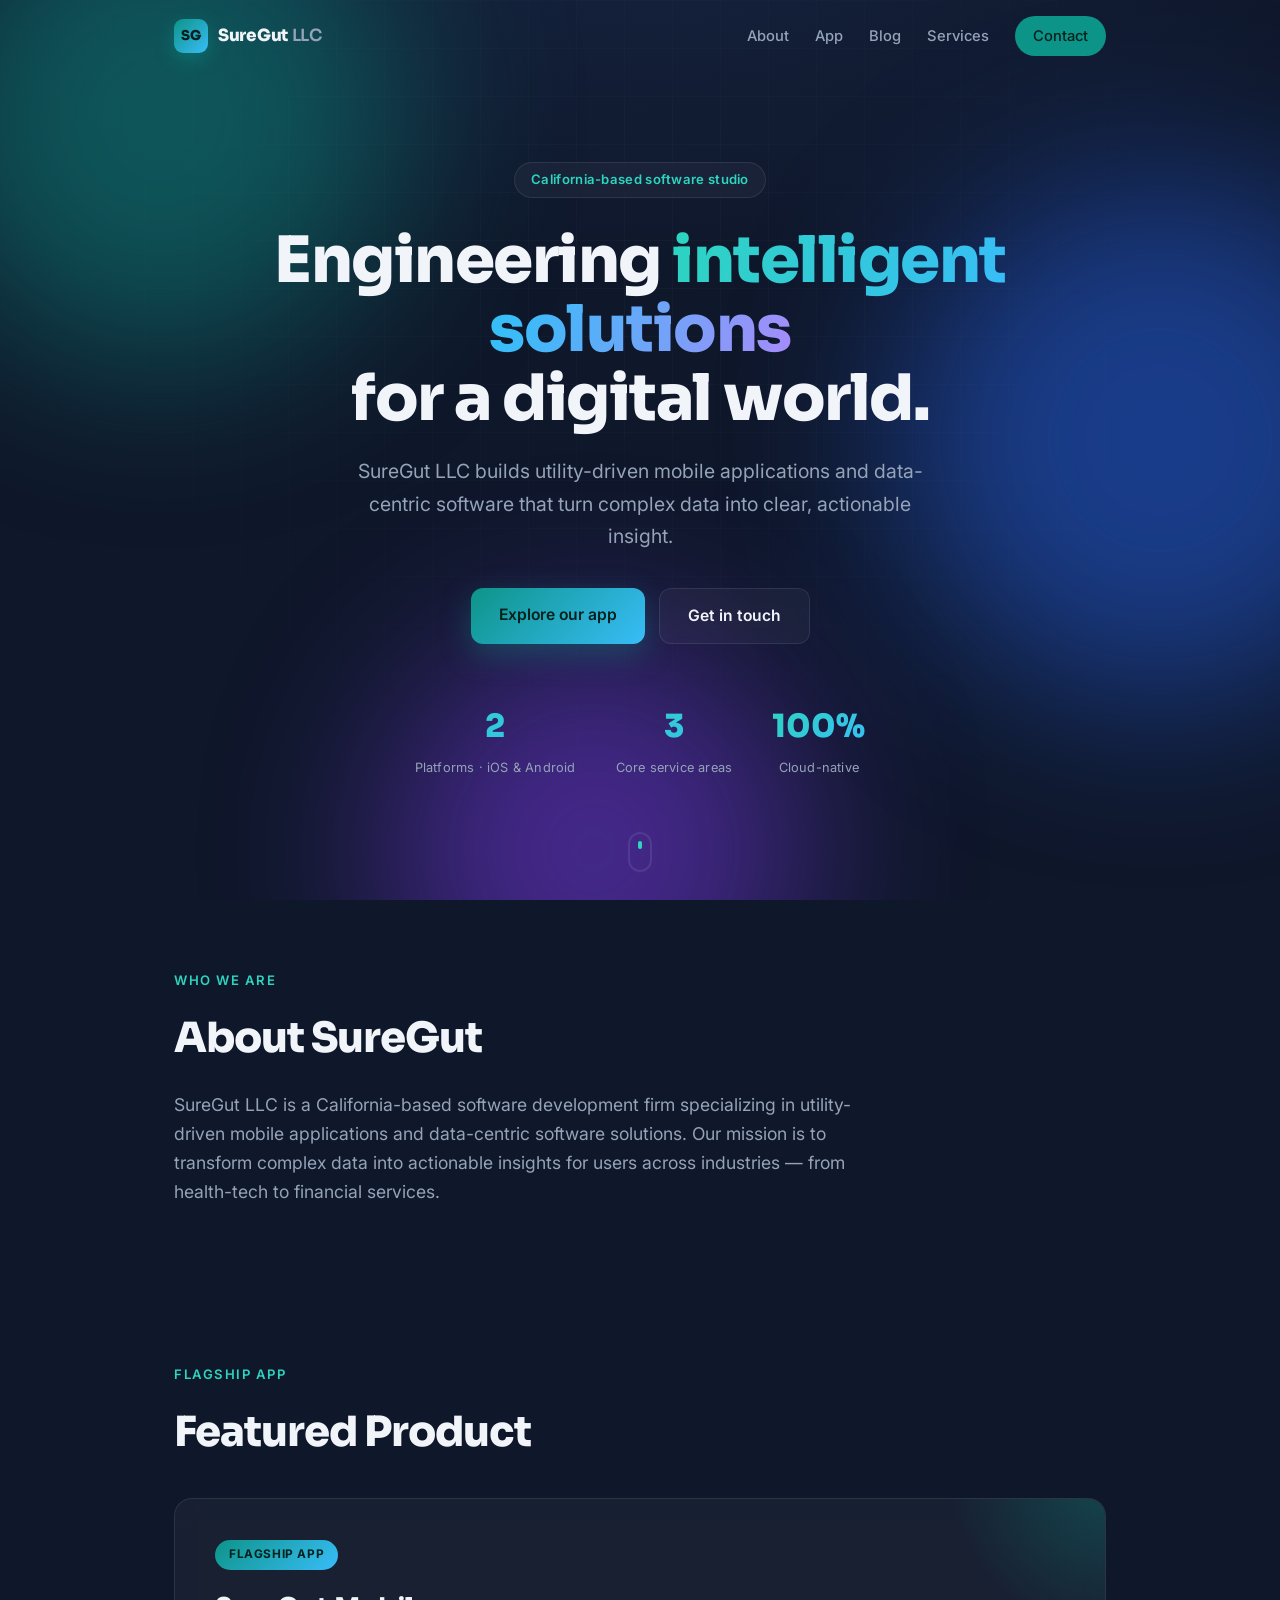
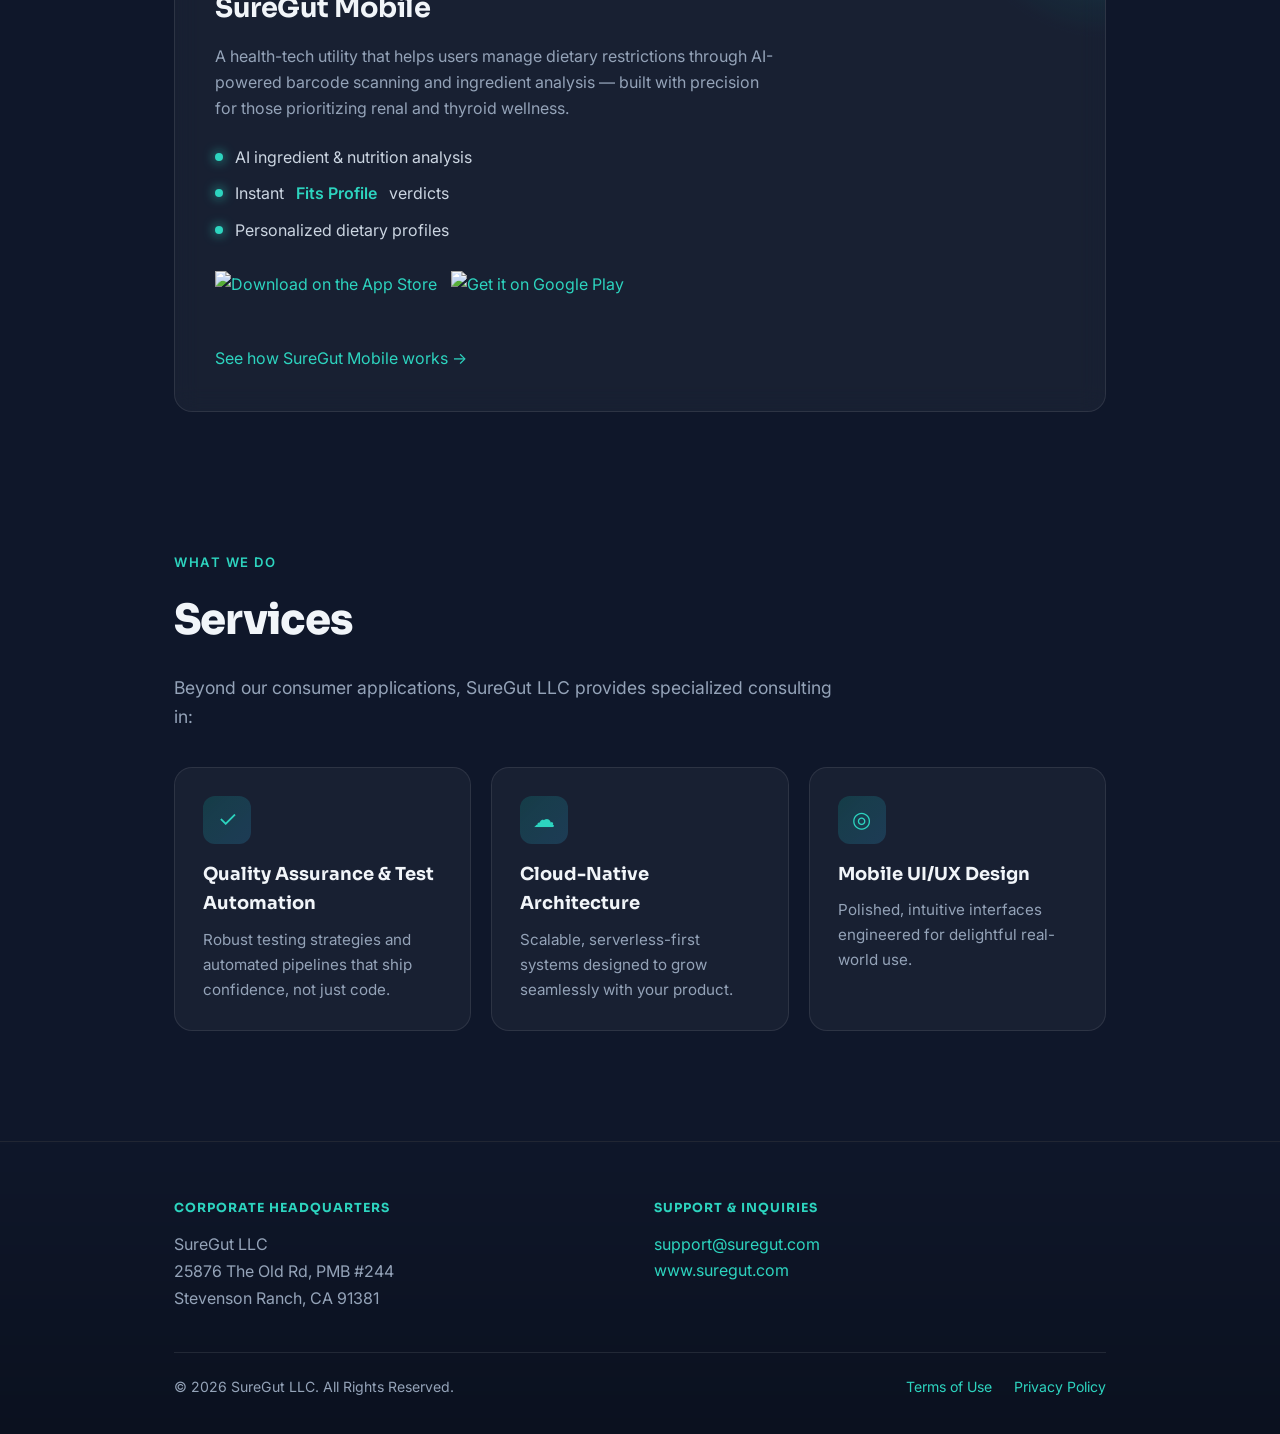
==== commit 7e1deb4c: "Add blog for food scanner apps comparison" ====
--- a/index.html
+++ b/index.html
@@ -68,6 +68,7 @@
     <div class="nav-links">
         <a href="#about">About</a>
         <a href="app.html">App</a>
+        <a href="blog/">Blog</a>
         <a href="#services">Services</a>
         <a href="#contact" class="nav-cta">Contact</a>
     </div>
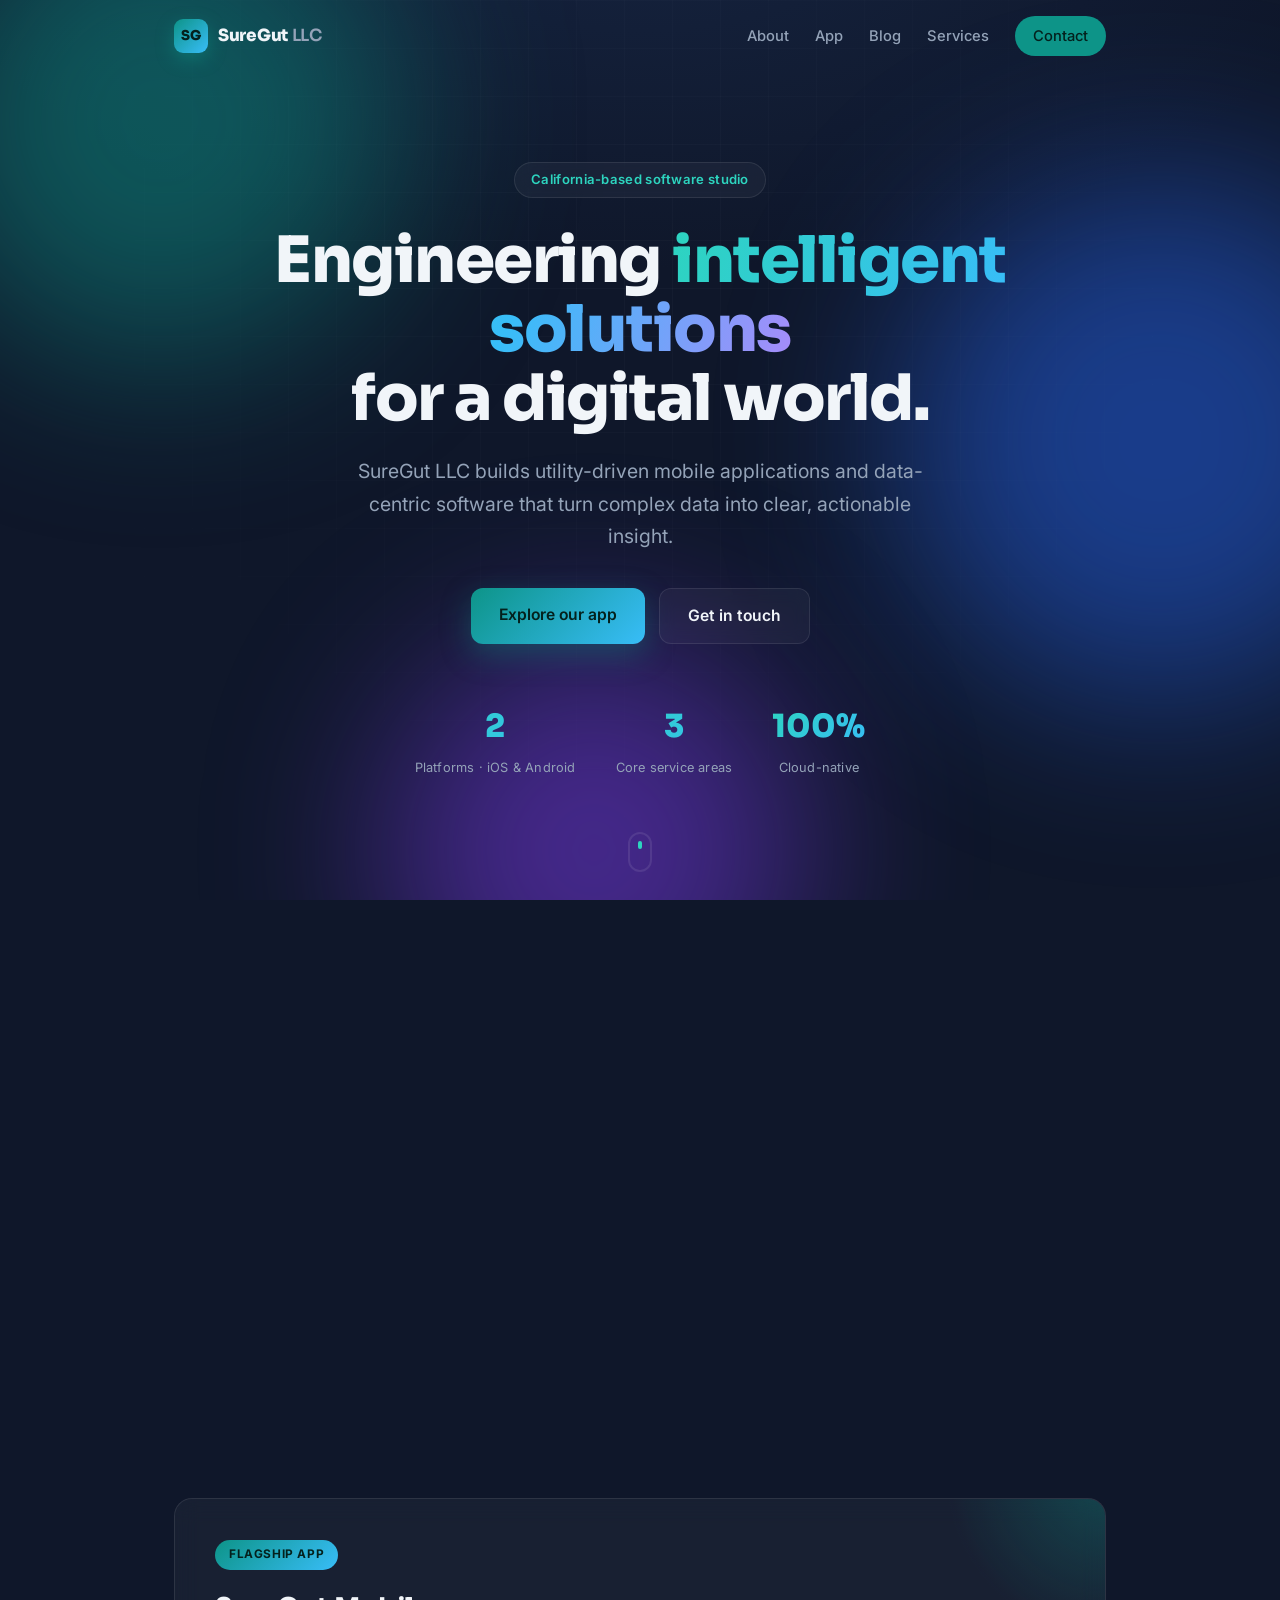
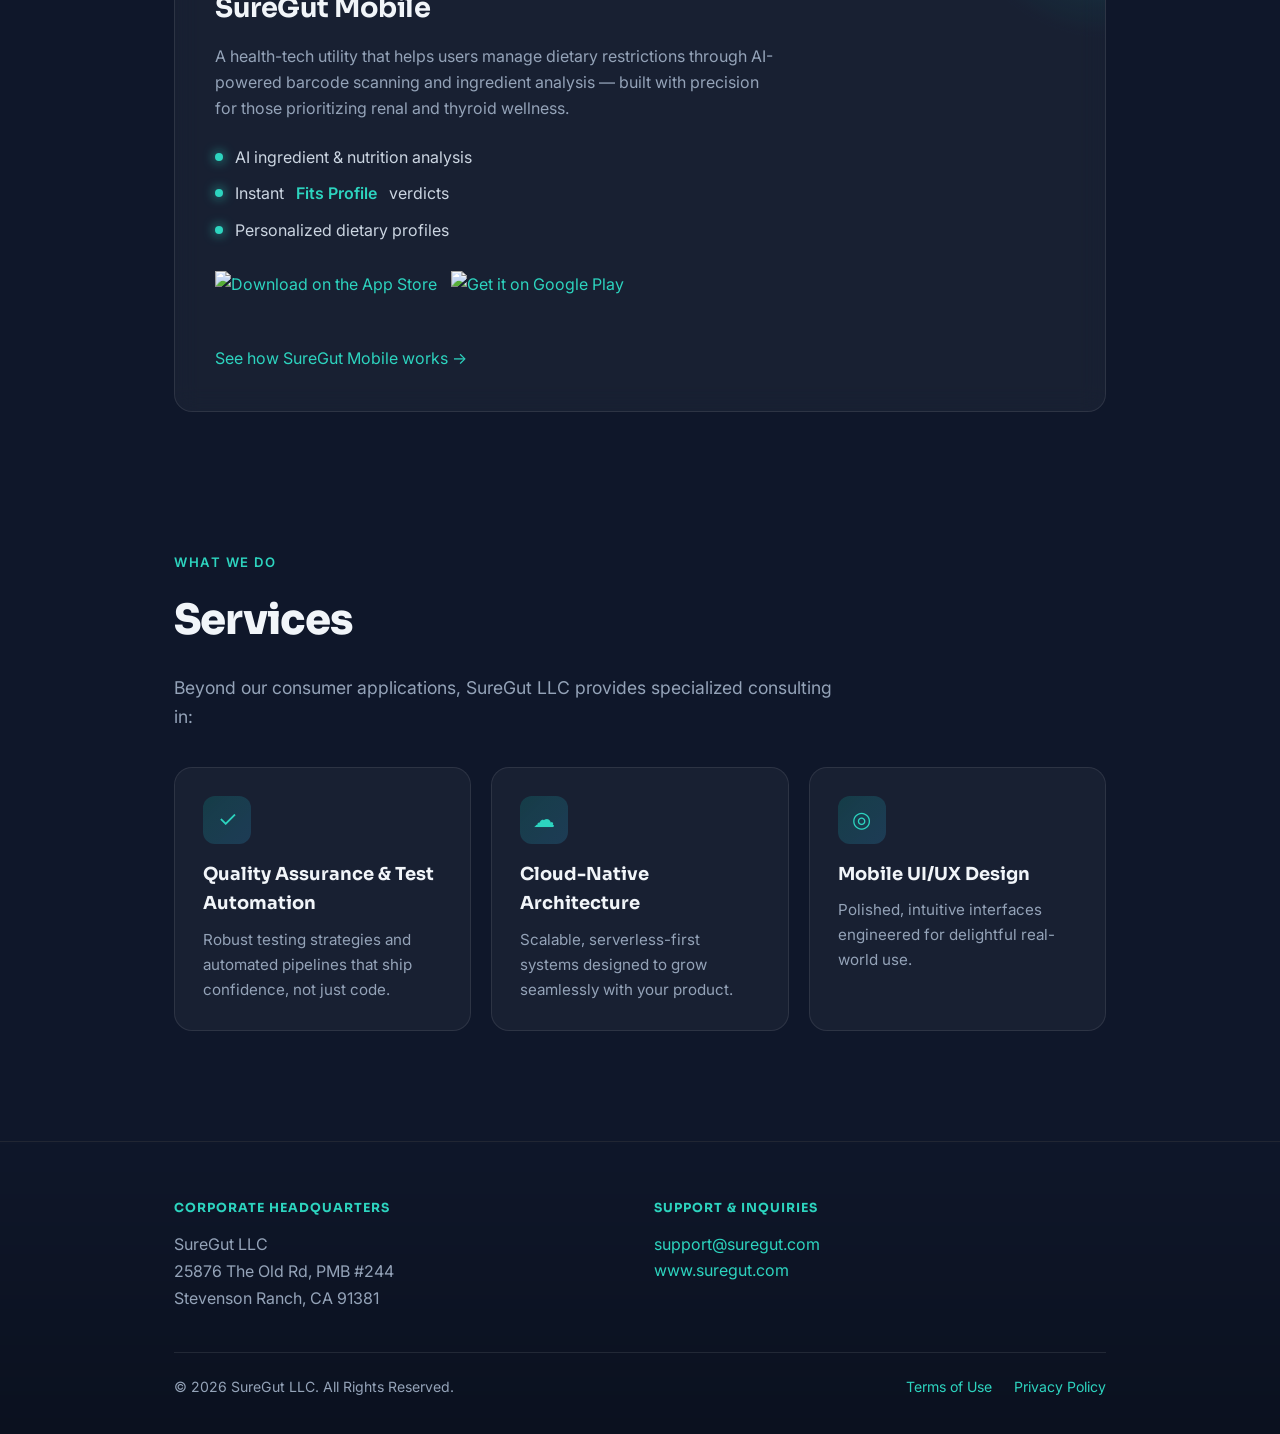
==== commit d6474202: "Add SVG favicon across all pages" ====
--- a/index.html
+++ b/index.html
@@ -3,6 +3,7 @@
 <head>
     <meta charset="UTF-8">
     <meta name="viewport" content="width=device-width, initial-scale=1.0">
+    <link rel="icon" type="image/svg+xml" href="/favicon.svg">
     <title>SureGut LLC | Innovative Software Solutions</title>
     <meta name="description" content="SureGut LLC is a California-based software firm building utility-driven mobile apps and data-centric solutions, including the SureGut food-label scanner.">
     <meta name="theme-color" content="#0f172a">
--- a/styles.css
+++ b/styles.css
@@ -495,6 +495,19 @@
     .scan-stage { margin-top: 12px; }
 }
 
+/* Supported profiles + FAQ (app page) */
+.support-grid { display: grid; grid-template-columns: repeat(auto-fit, minmax(220px, 1fr)); gap: 20px; margin-top: 32px; }
+.support-col { padding: 24px 26px; border-radius: var(--radius); background: var(--card); border: 1px solid var(--card-border); }
+.support-col h3 { font-size: 1.05rem; margin: 0 0 12px; color: var(--accent-2); }
+.support-col ul { list-style: none; padding: 0; margin: 0; }
+.support-col li { padding: 7px 0; border-bottom: 1px solid var(--card-border); color: var(--text); font-size: 0.94rem; }
+.support-col li:last-child { border-bottom: none; }
+
+.faq-list { margin-top: 30px; display: grid; gap: 10px; }
+.faq-item { padding: 20px 24px; border-radius: 14px; background: var(--card); border: 1px solid var(--card-border); }
+.faq-item h3 { font-size: 1.05rem; margin: 0 0 8px; color: var(--heading); }
+.faq-item p { margin: 0; color: var(--text-dim); font-size: 0.96rem; }
+
 /* ---------- Accessibility: respect reduced motion ---------- */
 @media (prefers-reduced-motion: reduce) {
     *, *::before, *::after {
